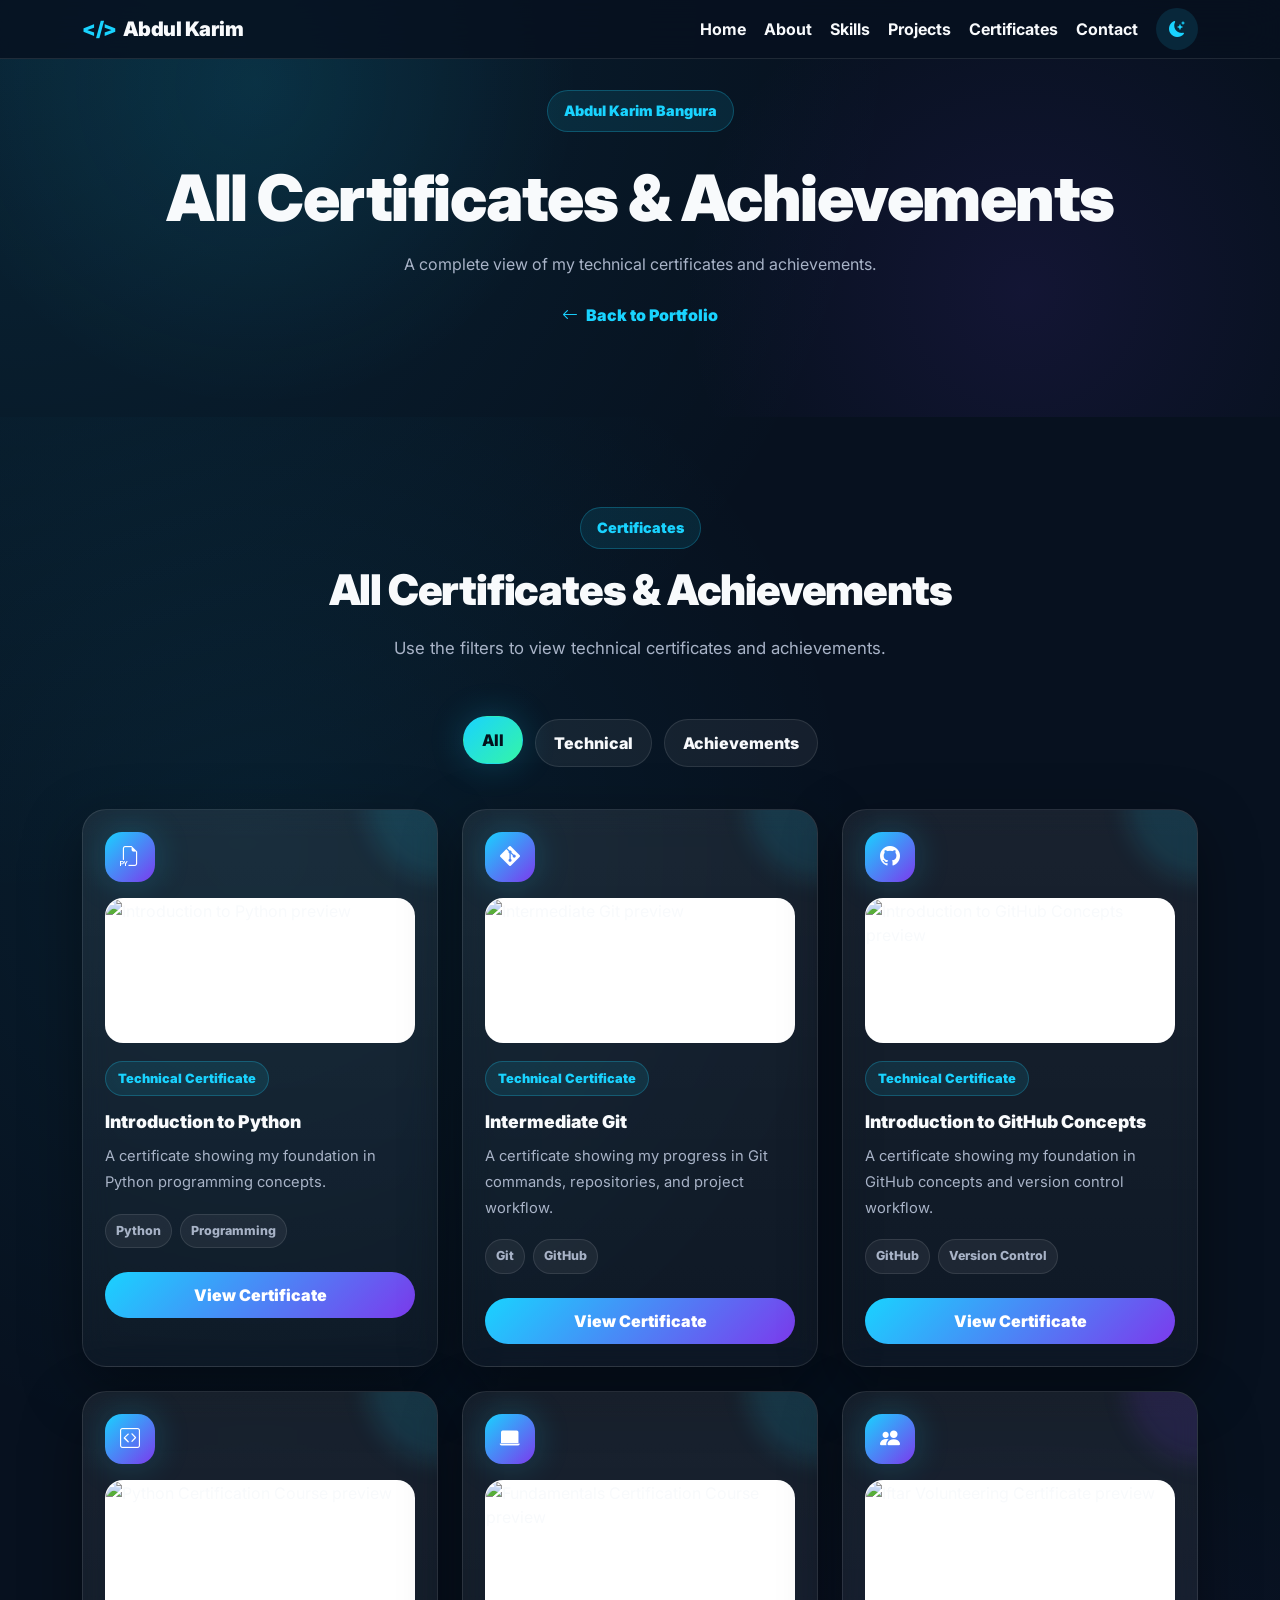
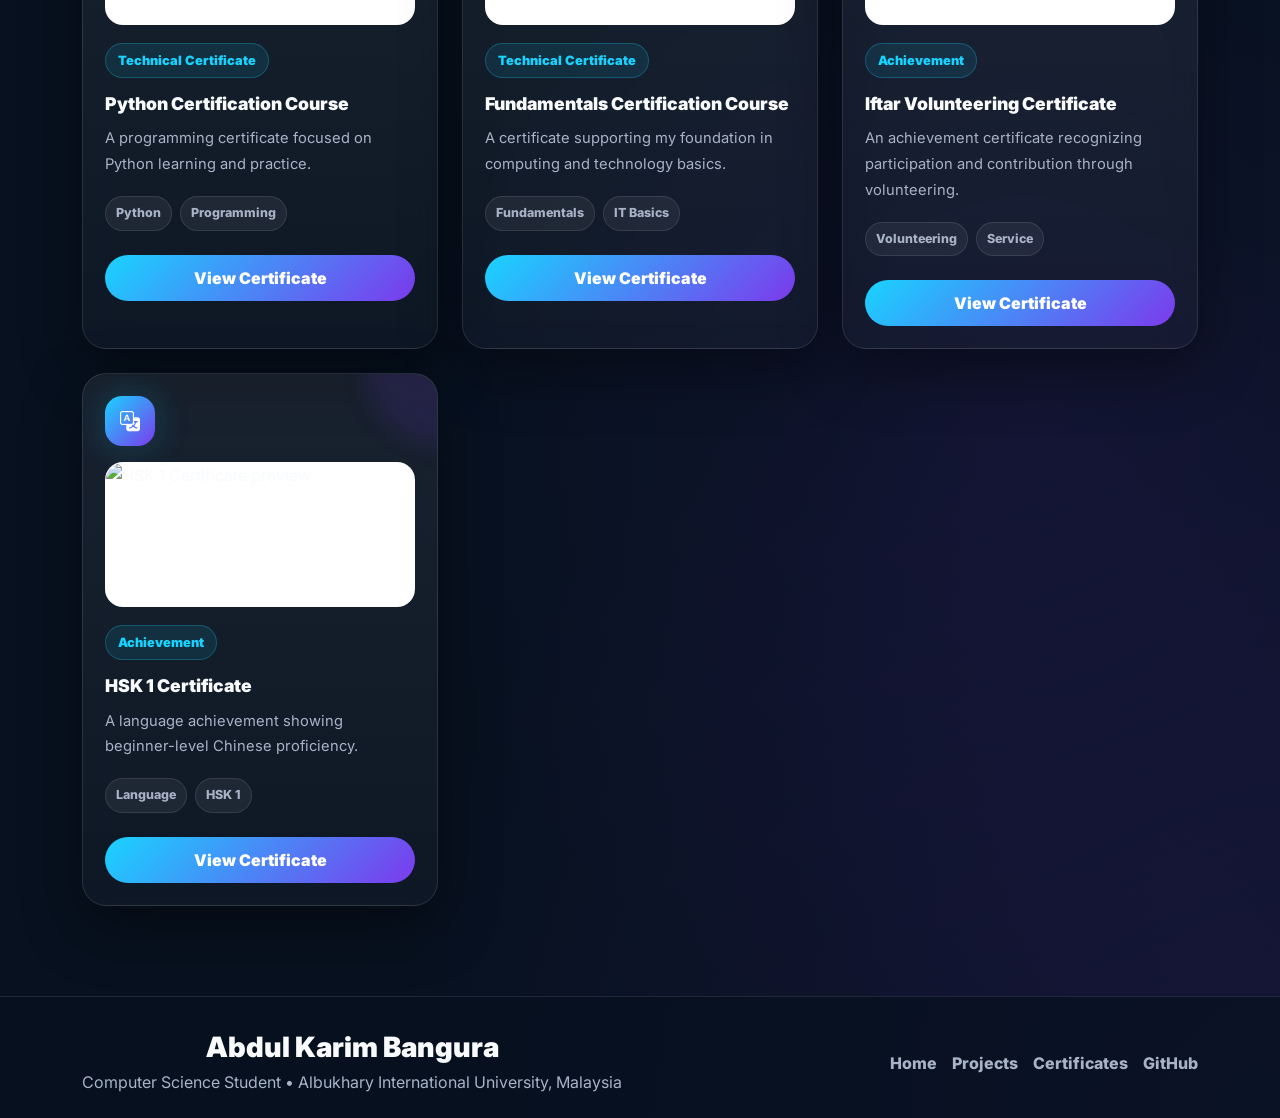
==== certificates.html @ 59475312 "Add project and gameplay pages with interactive features - Implemented script.js for smooth scrollin" ====
<!DOCTYPE html>

<html lang="en">
<head>
<meta charset="utf-8"/>
<meta content="width=device-width, initial-scale=1.0" name="viewport"/>
<title>Certificates | Abdul Karim Bangura</title>
<link href="https://cdn.jsdelivr.net/npm/bootstrap@5.3.3/dist/css/bootstrap.min.css" rel="stylesheet"/>
<link href="https://cdn.jsdelivr.net/npm/bootstrap-icons@1.11.3/font/bootstrap-icons.css" rel="stylesheet"/>
<link href="https://fonts.googleapis.com" rel="preconnect"/>
<link crossorigin="" href="https://fonts.gstatic.com" rel="preconnect"/>
<link href="https://fonts.googleapis.com/css2?family=Inter:wght@300;400;500;600;700;800;900&amp;display=swap" rel="stylesheet"/>
<link href="css/style.css" rel="stylesheet"/>
</head>
<body>
<nav class="navbar navbar-expand-lg fixed-top cyber-nav">
<div class="container">
<a class="navbar-brand" href="index.html#home"><span>&lt;/&gt;</span>Abdul Karim</a>
<button aria-label="Open navigation menu" class="navbar-toggler" data-bs-target="#menu" data-bs-toggle="collapse" type="button"><i class="bi bi-list"></i></button>
<div class="collapse navbar-collapse justify-content-end" id="menu">
<a class="nav-link" href="index.html#home">Home</a>
<a class="nav-link" href="index.html#about">About</a>
<a class="nav-link" href="index.html#skills">Skills</a>
<a class="nav-link" href="projects.html">Projects</a>
<a class="nav-link active-link" href="certificates.html">Certificates</a>
<a class="nav-link" href="index.html#contact">Contact</a>
<button aria-label="Toggle dark and light mode" class="theme-toggle" id="themeToggle" type="button"><i class="bi bi-moon-stars-fill"></i></button>
</div>
</div>
</nav>
<section class="inner-page-hero section-padding">
<div class="container text-center reveal">
<span class="section-kicker">Abdul Karim Bangura</span>
<h1>All Certificates &amp; Achievements</h1>
<p>A complete view of my technical certificates and achievements.</p>
<a class="inner-back-link" href="index.html#home"><i class="bi bi-arrow-left"></i> Back to Portfolio</a>
</div>
</section>
<section class="certificates-section section-padding" id="certificates">
<div class="container">
<div class="section-header reveal">
<span class="section-kicker">Certificates</span>
<h2 class="section-title">All Certificates &amp; Achievements</h2>
<p class="section-subtitle">Use the filters to view technical certificates and achievements.</p>
</div>
<!-- CERTIFICATE FILTERS -->
<div class="certificate-tabs reveal">
<button class="certificate-tab active-cert-tab" data-cert-filter="all">
                All
            </button>
<button class="certificate-tab" data-cert-filter="technical">
                Technical
            </button>
<button class="certificate-tab" data-cert-filter="achievement">
                Achievements
            </button>
</div>
<!-- CERTIFICATE GRID -->
<div class="row g-4 certificate-grid">
<div class="col-lg-4 col-md-6 certificate-item reveal" data-cert-category="technical">
<div class="certificate-card">
<div class="certificate-icon"><i class="bi bi-filetype-py"></i></div>
<div class="certificate-thumb"><img alt="Introduction to Python preview" src="images/certificates/intro-python.png"/></div>
<span class="certificate-type">Technical Certificate</span>
<h3>Introduction to Python</h3>
<p>A certificate showing my foundation in Python programming concepts.</p>
<div class="certificate-meta"><span>Python</span><span>Programming</span></div>
<button class="certificate-view-btn" data-cert="intro-python" type="button">View Certificate</button>
</div>
</div>

<div class="col-lg-4 col-md-6 certificate-item reveal" data-cert-category="technical">
<div class="certificate-card">
<div class="certificate-icon"><i class="bi bi-git"></i></div>
<div class="certificate-thumb"><img alt="Intermediate Git preview" src="images/certificates/intermediate-git.png"/></div>
<span class="certificate-type">Technical Certificate</span>
<h3>Intermediate Git</h3>
<p>A certificate showing my progress in Git commands, repositories, and project workflow.</p>
<div class="certificate-meta"><span>Git</span><span>GitHub</span></div>
<button class="certificate-view-btn" data-cert="intermediate-git" type="button">View Certificate</button>
</div>
</div>

<div class="col-lg-4 col-md-6 certificate-item reveal" data-cert-category="technical">
<div class="certificate-card">
<div class="certificate-icon"><i class="bi bi-github"></i></div>
<div class="certificate-thumb"><img alt="Introduction to GitHub Concepts preview" src="images/certificates/github-concepts.png"/></div>
<span class="certificate-type">Technical Certificate</span>
<h3>Introduction to GitHub Concepts</h3>
<p>A certificate showing my foundation in GitHub concepts and version control workflow.</p>
<div class="certificate-meta"><span>GitHub</span><span>Version Control</span></div>
<button class="certificate-view-btn" data-cert="github-concepts" type="button">View Certificate</button>
</div>
</div>

<div class="col-lg-4 col-md-6 certificate-item reveal" data-cert-category="technical">
<div class="certificate-card">
<div class="certificate-icon"><i class="bi bi-code-square"></i></div>
<div class="certificate-thumb"><img alt="Python Certification Course preview" src="images/certificates/python-course.png"/></div>
<span class="certificate-type">Technical Certificate</span>
<h3>Python Certification Course</h3>
<p>A programming certificate focused on Python learning and practice.</p>
<div class="certificate-meta"><span>Python</span><span>Programming</span></div>
<button class="certificate-view-btn" data-cert="python-course" type="button">View Certificate</button>
</div>
</div>

<div class="col-lg-4 col-md-6 certificate-item reveal" data-cert-category="technical">
<div class="certificate-card">
<div class="certificate-icon"><i class="bi bi-laptop-fill"></i></div>
<div class="certificate-thumb"><img alt="Fundamentals Certification Course preview" src="images/certificates/fundamentals.png"/></div>
<span class="certificate-type">Technical Certificate</span>
<h3>Fundamentals Certification Course</h3>
<p>A certificate supporting my foundation in computing and technology basics.</p>
<div class="certificate-meta"><span>Fundamentals</span><span>IT Basics</span></div>
<button class="certificate-view-btn" data-cert="fundamentals" type="button">View Certificate</button>
</div>
</div>

<div class="col-lg-4 col-md-6 certificate-item reveal" data-cert-category="achievement">
<div class="certificate-card achievement-card">
<div class="certificate-icon"><i class="bi bi-people-fill"></i></div>
<div class="certificate-thumb"><img alt="Iftar Volunteering Certificate preview" src="images/certificates/iftar-volunteering.png"/></div>
<span class="certificate-type">Achievement</span>
<h3>Iftar Volunteering Certificate</h3>
<p>An achievement certificate recognizing participation and contribution through volunteering.</p>
<div class="certificate-meta"><span>Volunteering</span><span>Service</span></div>
<button class="certificate-view-btn" data-cert="iftar-volunteering" type="button">View Certificate</button>
</div>
</div>

<div class="col-lg-4 col-md-6 certificate-item reveal" data-cert-category="achievement">
<div class="certificate-card achievement-card">
<div class="certificate-icon"><i class="bi bi-translate"></i></div>
<div class="certificate-thumb"><img alt="HSK 1 Certificate preview" src="images/certificates/hsk1.png"/></div>
<span class="certificate-type">Achievement</span>
<h3>HSK 1 Certificate</h3>
<p>A language achievement showing beginner-level Chinese proficiency.</p>
<div class="certificate-meta"><span>Language</span><span>HSK 1</span></div>
<button class="certificate-view-btn" data-cert="hsk1" type="button">View Certificate</button>
</div>
</div>
</div>
</div>
</section>
<div class="certificate-modal" id="certificateModal">
<div class="certificate-modal-overlay" id="certificateModalOverlay"></div>
<div class="certificate-modal-content">
<button class="certificate-modal-close" id="certificateModalClose" type="button">
<i class="bi bi-x-lg"></i>
</button>
<span class="section-kicker" id="certificateModalType">Certificate</span>
<h2 id="certificateModalTitle">Certificate Title</h2>
<p id="certificateModalDescription">
            Certificate description will appear here.
        </p>
<div class="certificate-preview-box">
<img alt="Certificate Preview" id="certificateModalImage" src=""/>
<div class="certificate-preview-placeholder" id="certificatePreviewPlaceholder">
                Certificate preview image will appear here after the file is added.
            </div>
</div>
<div class="certificate-modal-tags" id="certificateModalTags"></div>
</div>
</div>
<footer class="footer-section">
<div class="container">
<div class="footer-content">
<div><h3>Abdul Karim Bangura</h3><p>Computer Science Student • Albukhary International University, Malaysia</p></div>
<div class="footer-links"><a href="index.html#home">Home</a><a href="projects.html">Projects</a><a href="certificates.html">Certificates</a><a href="https://github.com/karimbangura" target="_blank">GitHub</a></div>
</div>
</div>
</footer>
<button aria-label="Back to top" id="topBtn" type="button"><i class="bi bi-arrow-up"></i></button>
<script src="https://cdn.jsdelivr.net/npm/bootstrap@5.3.3/dist/js/bootstrap.bundle.min.js"></script>
<script src="js/script.js"></script>
</body>
</html>
---- css/style.css ----
/* ==========================================
   MODERN CYBERSECURITY PORTFOLIO
   Abdalfatah Salhab
========================================== */

:root{
    --bg:#081018;
    --surface:#111827;
    --card:#162033;

    --primary:#00ff9d;
    --secondary:#00d97f;
    --accent:#7dffb3;

    --text:#f8fafc;
    --muted:#94a3b8;

    --border:rgba(255,255,255,0.08);

    --shadow:0 15px 40px rgba(0,0,0,0.35);
}

*{
    margin:0;
    padding:0;
    box-sizing:border-box;
}

html{
    scroll-behavior:smooth;
}

body{
    font-family:'Inter',sans-serif;
    background:var(--bg);
    color:var(--text);
    overflow-x:hidden;
}

/* ==========================================
   GENERAL
========================================== */

.section{
    padding:100px 0;
}

.dark-section{
    background:#0d1522;
}

a{
    text-decoration:none;
}

ul{
    list-style:none;
    margin:0;
    padding:0;
}

/* ==========================================
   NAVBAR
========================================== */

.cyber-nav{
    background:rgba(8,16,24,0.9);
    backdrop-filter:blur(15px);
    border-bottom:1px solid var(--border);
}

.navbar-brand{
    color:white !important;
    font-weight:800;
}

.navbar-brand span{
    color:var(--primary);
}

.nav-link{
    color:white !important;
    margin-left:20px;
    font-weight:600;
    transition:.3s;
}

.nav-link:hover{
    color:var(--primary) !important;
}

.active-link{
    color:var(--primary) !important;
}

/* ==========================================
   HERO
========================================== */

.hero{
    min-height:100vh;
    display:flex;
    align-items:center;
    position:relative;
}

.hero h1{
    font-size:clamp(3rem,8vw,5.5rem);
    font-weight:900;
    line-height:1.1;
}

.hero h1 span{
    color:var(--primary);
}

.hero h2{
    margin-top:15px;
    color:var(--accent);
    min-height:40px;
    font-weight:700;
}

.hero-text{
    color:var(--muted);
    line-height:1.8;
    margin-top:25px;
    max-width:650px;
}

.status-pill{
    display:inline-block;
    padding:10px 18px;
    border-radius:30px;
    background:rgba(0,255,157,.1);
    color:var(--primary);
    border:1px solid rgba(0,255,157,.25);
    margin-bottom:25px;
    font-weight:600;
}

/* ==========================================
   BUTTONS
========================================== */

.hero-buttons{
    margin-top:30px;
    display:flex;
    gap:15px;
    flex-wrap:wrap;
}

.primary-btn{
    background:var(--primary);
    color:#04110d;
    padding:14px 28px;
    border-radius:40px;
    font-weight:700;
    border:none;
    transition:.3s;
}

.primary-btn:hover{
    transform:translateY(-3px);
}

.secondary-btn{
    border:1px solid var(--primary);
    color:var(--primary);
    padding:14px 28px;
    border-radius:40px;
    font-weight:700;
    transition:.3s;
}

.secondary-btn:hover{
    background:var(--primary);
    color:#04110d;
}

/* ==========================================
   SOCIAL LINKS
========================================== */

.social-links{
    margin-top:30px;
}

.social-links a{
    color:white;
    font-size:1.5rem;
    margin-right:18px;
    transition:.3s;
}

.social-links a:hover{
    color:var(--primary);
}

/* ==========================================
   PROFILE CARD
========================================== */

.profile-card{
    background:rgba(255,255,255,.04);
    border:1px solid var(--border);
    border-radius:25px;
    padding:35px;
    text-align:center;
    box-shadow:var(--shadow);
}

.avatar-wrapper{
    width:260px;
    height:260px;
    margin:auto;
    border-radius:50%;
    padding:5px;
    background:linear-gradient(
        135deg,
        var(--primary),
        var(--secondary)
    );
}

.profile-image{
    width:100%;
    height:100%;
    border-radius:50%;
    object-fit:cover;
}

.profile-info h3{
    margin-top:25px;
    font-weight:800;
}

.profile-info p{
    color:var(--muted);
}

/* ==========================================
   SECTION TITLES
========================================== */

.section-title{
    text-align:center;
    margin-bottom:60px;
}

.section-title span{
    color:var(--primary);
    text-transform:uppercase;
    letter-spacing:2px;
    font-size:.9rem;
    font-weight:700;
}

.section-title h2{
    margin-top:12px;
    font-size:clamp(2rem,5vw,3rem);
    font-weight:800;
}

/* ==========================================
   ABOUT
========================================== */

.about-card{
    background:rgba(255,255,255,.04);
    border:1px solid var(--border);
    border-radius:25px;
    padding:40px;
    max-width:900px;
    margin:auto;
}

.about-card p{
    color:var(--muted);
    line-height:2;
}

/* ==========================================
   SKILLS
========================================== */

.skill-card{
    background:rgba(255,255,255,.04);
    border:1px solid var(--border);
    border-radius:25px;
    padding:35px;
    text-align:center;
    height:100%;
    transition:.3s;
}

.skill-card:hover{
    transform:translateY(-8px);
}

.skill-card i{
    font-size:3rem;
    color:var(--primary);
}

.skill-card h4{
    margin:20px 0;
    font-weight:800;
}

.skill-card li{
    color:var(--muted);
    padding:8px 0;
}

/* ==========================================
   PROJECTS
========================================== */

.project-card{
    background:rgba(255,255,255,.04);
    border:1px solid var(--border);
    border-radius:25px;
    padding:35px;
    height:100%;
    transition:.3s;
}

.project-card:hover{
    transform:translateY(-8px);
}

.project-icon{
    width:70px;
    height:70px;
    border-radius:20px;
    background:rgba(0,255,157,.1);
    display:flex;
    align-items:center;
    justify-content:center;
    margin-bottom:20px;
}

.project-icon i{
    color:var(--primary);
    font-size:2rem;
}

.project-card h4{
    font-weight:800;
}

.project-card p{
    color:var(--muted);
    line-height:1.8;
    margin-top:10px;
}

.tech-tags{
    margin-top:20px;
}

.tech-tags span{
    display:inline-block;
    margin:4px;
    padding:8px 12px;
    border-radius:20px;
    background:rgba(0,255,157,.08);
    color:var(--primary);
    font-size:.85rem;
}

/* ==========================================
   CONTACT
========================================== */

.contact-info,
.contact-form{
    background:rgba(255,255,255,.04);
    border:1px solid var(--border);
    border-radius:25px;
    padding:35px;
}

.contact-info h4{
    margin-bottom:20px;
}

.contact-info p{
    color:var(--muted);
    margin-bottom:15px;
}

.contact-info i{
    color:var(--primary);
    margin-right:10px;
}

.form-control{
    background:#0f172a;
    border:1px solid var(--border);
    color:white;
    padding:14px;
}

.form-control::placeholder{
    color:#94a3b8;
}

.form-control:focus{
    background:#0f172a;
    color:white;
    border-color:var(--primary);
    box-shadow:none;
}

/* ==========================================
   FOOTER
========================================== */

footer{
    text-align:center;
    padding:30px;
    border-top:1px solid var(--border);
}

footer p{
    color:var(--muted);
    margin:0;
}

/* ==========================================
   REVEAL
========================================== */

.reveal{
    opacity:0;
    transform:translateY(40px);
    transition:.8s ease;
}

.reveal.active{
    opacity:1;
    transform:translateY(0);
}

/* ==========================================
   GLOW EFFECTS
========================================== */

.hero-glow{
    position:absolute;
    width:350px;
    height:350px;
    border-radius:50%;
    filter:blur(120px);
    opacity:.15;
}

.glow-1{
    background:var(--primary);
    top:-120px;
    left:-120px;
}

.glow-2{
    background:var(--accent);
    right:-120px;
    bottom:-120px;
}

/* ==========================================
   TOP BUTTON
========================================== */

#topBtn{
    position:fixed;
    right:25px;
    bottom:25px;
    width:50px;
    height:50px;
    border:none;
    border-radius:50%;
    background:var(--primary);
    color:#04110d;
    display:none;
    z-index:999;
}

/* ==========================================
   MOBILE
========================================== */

@media(max-width:991px){

    .hero{
        text-align:center;
        padding-top:100px;
    }

    .hero-buttons{
        justify-content:center;
    }

    .social-links{
        text-align:center;
    }

    .profile-card{
        margin-top:40px;
    }
}

@media(max-width:768px){

    .section{
        padding:80px 0;
    }

    .avatar-wrapper{
        width:220px;
        height:220px;
    }

    .section-title h2{
        font-size:2rem;
    }
}

/* ==========================================
   SECTION 1 UPGRADE: FOUNDATION + NAVBAR + HERO
   Abdul Karim Bangura Portfolio
========================================== */

:root{
    --bg:#07111f;
    --surface:#0d1728;
    --card:#101c31;

    --primary:#19d3ff;
    --secondary:#7c3aed;
    --accent:#34f5a7;

    --text:#f8fafc;
    --muted:#a8b3c7;

    --border:rgba(255,255,255,0.10);
    --soft-border:rgba(25,211,255,0.25);

    --shadow:0 20px 60px rgba(0,0,0,0.40);
    --glow:0 0 35px rgba(25,211,255,0.22);
}

body.light-mode{
    --bg:#f6f9ff;
    --surface:#ffffff;
    --card:#ffffff;

    --primary:#0077ff;
    --secondary:#6d28d9;
    --accent:#059669;

    --text:#0f172a;
    --muted:#475569;

    --border:rgba(15,23,42,0.12);
    --soft-border:rgba(0,119,255,0.25);

    --shadow:0 20px 50px rgba(15,23,42,0.12);
    --glow:0 0 30px rgba(0,119,255,0.18);
}

body{
    background:
        radial-gradient(circle at top left, rgba(25,211,255,0.10), transparent 30%),
        radial-gradient(circle at bottom right, rgba(124,58,237,0.12), transparent 30%),
        var(--bg);
    color:var(--text);
}

/* NAVBAR */

.cyber-nav{
    background:rgba(7,17,31,0.82);
    backdrop-filter:blur(18px);
    border-bottom:1px solid var(--border);
}

body.light-mode .cyber-nav{
    background:rgba(255,255,255,0.88);
}

.navbar-brand{
    color:var(--text) !important;
    font-weight:900;
    letter-spacing:-0.5px;
}

.navbar-brand span{
    color:var(--primary);
    margin-right:6px;
}

.nav-link{
    color:var(--text) !important;
    margin-left:18px;
    font-weight:700;
    position:relative;
}

.nav-link::after{
    content:"";
    position:absolute;
    left:0;
    bottom:-8px;
    width:0;
    height:2px;
    border-radius:20px;
    background:linear-gradient(90deg,var(--primary),var(--secondary));
    transition:0.3s ease;
}

.nav-link:hover::after,
.nav-link.active-link::after{
    width:100%;
}

.nav-link:hover,
.active-link{
    color:var(--primary) !important;
}

.navbar-toggler{
    border:1px solid var(--border);
    color:var(--text);
}

.navbar-toggler:focus{
    box-shadow:none;
}

.navbar-toggler i{
    color:var(--text);
    font-size:1.7rem;
}

.theme-toggle{
    width:42px;
    height:42px;
    margin-left:18px;
    border:none;
    border-radius:50%;
    background:rgba(25,211,255,0.12);
    color:var(--primary);
    display:flex;
    align-items:center;
    justify-content:center;
    transition:0.3s ease;
}

.theme-toggle:hover{
    transform:translateY(-3px) rotate(10deg);
    box-shadow:var(--glow);
}

/* HERO */

.hero{
    min-height:100vh;
    display:flex;
    align-items:center;
    position:relative;
    overflow:hidden;
}

.hero-grid{
    position:absolute;
    inset:0;
    background-image:
        linear-gradient(rgba(255,255,255,0.035) 1px, transparent 1px),
        linear-gradient(90deg, rgba(255,255,255,0.035) 1px, transparent 1px);
    background-size:45px 45px;
    mask-image:linear-gradient(to bottom, black, transparent 85%);
    pointer-events:none;
}

body.light-mode .hero-grid{
    background-image:
        linear-gradient(rgba(15,23,42,0.045) 1px, transparent 1px),
        linear-gradient(90deg, rgba(15,23,42,0.045) 1px, transparent 1px);
}

.hero h1{
    font-size:clamp(2.8rem,7vw,5.3rem);
    font-weight:900;
    line-height:1.05;
    letter-spacing:-2px;
    color:var(--text);
}

.hero h1 span{
    display:block;
    background:linear-gradient(90deg,var(--primary),var(--accent),var(--secondary));
    -webkit-background-clip:text;
    background-clip:text;
    color:transparent;
}

.hero h2{
    margin-top:18px;
    min-height:44px;
    color:var(--primary);
    font-weight:800;
}

.typing-cursor{
    color:var(--accent);
    animation:cursorBlink 0.8s infinite;
}

@keyframes cursorBlink{
    0%,100%{opacity:1;}
    50%{opacity:0;}
}

.hero-text{
    color:var(--muted);
    line-height:1.9;
    margin-top:26px;
    max-width:690px;
    font-size:1.05rem;
}

.status-pill{
    display:inline-flex;
    align-items:center;
    gap:9px;
    padding:11px 18px;
    border-radius:999px;
    background:rgba(25,211,255,0.10);
    color:var(--primary);
    border:1px solid var(--soft-border);
    margin-bottom:24px;
    font-weight:800;
    box-shadow:var(--glow);
}

.hero-buttons{
    margin-top:32px;
    display:flex;
    gap:15px;
    flex-wrap:wrap;
}

.primary-btn,
.secondary-btn,
.ghost-btn{
    padding:14px 26px;
    border-radius:999px;
    font-weight:800;
    transition:0.3s ease;
}

.primary-btn{
    background:linear-gradient(135deg,var(--primary),var(--accent));
    color:#03111c;
    border:none;
}

.secondary-btn{
    background:transparent;
    border:1px solid var(--primary);
    color:var(--primary);
}

.ghost-btn{
    background:rgba(255,255,255,0.05);
    border:1px solid var(--border);
    color:var(--text);
}

.primary-btn:hover,
.secondary-btn:hover,
.ghost-btn:hover{
    transform:translateY(-4px);
    box-shadow:var(--glow);
}

.secondary-btn:hover{
    background:var(--primary);
    color:#03111c;
}

.ghost-btn:hover{
    color:var(--primary);
    border-color:var(--primary);
}

/* SOCIAL LINKS */

.social-links{
    margin-top:30px;
    display:flex;
    align-items:center;
    gap:16px;
}

.social-links a{
    width:46px;
    height:46px;
    border-radius:50%;
    border:1px solid var(--border);
    background:rgba(255,255,255,0.04);
    color:var(--text);
    display:flex;
    align-items:center;
    justify-content:center;
    font-size:1.25rem;
    transition:0.3s ease;
}

.social-links a:hover{
    color:#03111c;
    background:var(--primary);
    border-color:var(--primary);
    transform:translateY(-4px);
}

.coming-soon-link{
    opacity:0.65;
}

.micro-note{
    color:var(--muted);
    font-size:0.9rem;
    margin-top:15px;
}

/* PROFILE CARD */

.premium-profile{
    position:relative;
    background:
        linear-gradient(180deg,rgba(255,255,255,0.08),rgba(255,255,255,0.03));
    border:1px solid var(--soft-border);
    border-radius:32px;
    padding:38px;
    text-align:center;
    box-shadow:var(--shadow),var(--glow);
    overflow:hidden;
}

.premium-profile::before{
    content:"";
    position:absolute;
    inset:-2px;
    background:
        radial-gradient(circle at top, rgba(25,211,255,0.20), transparent 35%),
        radial-gradient(circle at bottom, rgba(124,58,237,0.18), transparent 40%);
    z-index:-1;
}

.avatar-wrapper{
    width:280px;
    height:280px;
    margin:auto;
    border-radius:50%;
    padding:6px;
    background:linear-gradient(135deg,var(--primary),var(--accent),var(--secondary));
    box-shadow:0 0 45px rgba(25,211,255,0.25);
}

.profile-image{
    width:100%;
    height:100%;
    border-radius:50%;
    object-fit:cover;
    object-position:center top;
    background:#ffffff;
    border:6px solid rgba(7,17,31,0.95);
}

body.light-mode .profile-image{
    border-color:#ffffff;
}

.profile-info h3{
    margin-top:26px;
    font-weight:900;
    color:var(--text);
}

.profile-info p{
    color:var(--muted);
    margin-bottom:18px;
}

.profile-mini-stats{
    display:flex;
    justify-content:center;
    flex-wrap:wrap;
    gap:9px;
}

.profile-mini-stats span{
    padding:8px 12px;
    border-radius:999px;
    background:rgba(25,211,255,0.10);
    color:var(--primary);
    border:1px solid var(--soft-border);
    font-size:0.85rem;
    font-weight:800;
}

.floating-tag{
    position:absolute;
    padding:8px 12px;
    border-radius:999px;
    background:rgba(7,17,31,0.85);
    color:var(--primary);
    border:1px solid var(--soft-border);
    font-size:0.8rem;
    font-weight:900;
    box-shadow:var(--glow);
    animation:floatTag 4s ease-in-out infinite;
}

body.light-mode .floating-tag{
    background:rgba(255,255,255,0.92);
}

.tag-html{
    top:28px;
    left:25px;
}

.tag-css{
    top:85px;
    right:25px;
    animation-delay:0.4s;
}

.tag-js{
    bottom:125px;
    left:18px;
    animation-delay:0.8s;
}

.tag-net{
    bottom:105px;
    right:18px;
    animation-delay:1.2s;
}

@keyframes floatTag{
    0%,100%{
        transform:translateY(0);
    }
    50%{
        transform:translateY(-10px);
    }
}

/* GLOW EFFECTS */

.hero-glow{
    position:absolute;
    width:380px;
    height:380px;
    border-radius:50%;
    filter:blur(120px);
    opacity:0.22;
    pointer-events:none;
}

.glow-1{
    background:var(--primary);
    top:-130px;
    left:-130px;
}

.glow-2{
    background:var(--secondary);
    right:-150px;
    bottom:-150px;
}

/* TOUR HIGHLIGHT - used later */

.tour-highlight{
    outline:3px solid var(--primary);
    outline-offset:12px;
    border-radius:24px;
    box-shadow:0 0 45px rgba(25,211,255,0.35);
}

/* MOBILE */

@media(max-width:991px){

    .hero{
        text-align:center;
        padding-top:110px;
        padding-bottom:60px;
    }

    .hero-buttons,
    .social-links{
        justify-content:center;
    }

    .theme-toggle{
        margin:18px auto 0;
    }

    .premium-profile{
        margin-top:25px;
    }
}

@media(max-width:768px){

    .avatar-wrapper{
        width:225px;
        height:225px;
    }

    .floating-tag{
        display:none;
    }

    .hero h1{
        letter-spacing:-1px;
    }
}

/* ==========================================
   SECTION 2 UPGRADE: ABOUT + MISSION
========================================== */

.section-padding{
    padding:110px 0;
}

.section-header{
    text-align:center;
    max-width:780px;
    margin:0 auto 55px;
}

.section-kicker{
    display:inline-flex;
    align-items:center;
    gap:8px;
    padding:9px 16px;
    border-radius:999px;
    background:rgba(25,211,255,0.10);
    color:var(--primary);
    border:1px solid var(--soft-border);
    font-weight:900;
    font-size:0.9rem;
    margin-bottom:16px;
}

.section-title{
    color:var(--text);
    font-size:clamp(2rem,4vw,3.2rem);
    font-weight:900;
    letter-spacing:-1.2px;
    margin-bottom:18px;
}

.section-subtitle{
    color:var(--muted);
    font-size:1.05rem;
    line-height:1.8;
}

.about-section{
    position:relative;
    background:
        radial-gradient(circle at 20% 20%, rgba(25,211,255,0.07), transparent 28%),
        radial-gradient(circle at 80% 70%, rgba(124,58,237,0.08), transparent 32%);
}

.about-card{
    height:100%;
    padding:34px;
    border-radius:28px;
    background:
        linear-gradient(180deg,rgba(255,255,255,0.075),rgba(255,255,255,0.035));
    border:1px solid var(--border);
    box-shadow:var(--shadow);
    transition:0.35s ease;
}

body.light-mode .about-card{
    background:var(--card);
}

.about-card:hover{
    transform:translateY(-8px);
    border-color:var(--soft-border);
    box-shadow:var(--shadow),var(--glow);
}

.about-icon{
    width:62px;
    height:62px;
    border-radius:20px;
    background:linear-gradient(135deg,var(--primary),var(--secondary));
    color:#ffffff;
    display:flex;
    align-items:center;
    justify-content:center;
    font-size:1.65rem;
    margin-bottom:24px;
    box-shadow:var(--glow);
}

.about-card h3{
    color:var(--text);
    font-weight:900;
    margin-bottom:18px;
}

.about-card p{
    color:var(--muted);
    line-height:1.9;
    margin-bottom:18px;
}

.about-card strong{
    color:var(--text);
}

.about-tags{
    margin-top:24px;
    display:flex;
    flex-wrap:wrap;
    gap:10px;
}

.about-tags span{
    padding:8px 13px;
    border-radius:999px;
    background:rgba(25,211,255,0.10);
    color:var(--primary);
    border:1px solid var(--soft-border);
    font-size:0.86rem;
    font-weight:800;
}

.facts-card h3{
    margin-bottom:25px;
}

.fact-item{
    display:flex;
    align-items:flex-start;
    gap:16px;
    padding:18px 0;
    border-bottom:1px solid var(--border);
}

.fact-item:last-child{
    border-bottom:none;
}

.fact-icon{
    min-width:48px;
    height:48px;
    border-radius:16px;
    background:rgba(25,211,255,0.10);
    border:1px solid var(--soft-border);
    color:var(--primary);
    display:flex;
    align-items:center;
    justify-content:center;
    font-size:1.25rem;
}

.fact-item h4{
    color:var(--text);
    font-size:1rem;
    font-weight:900;
    margin-bottom:4px;
}

.fact-item p{
    margin:0;
    color:var(--muted);
    font-size:0.95rem;
    word-break:break-word;
}

/* MISSION CARD */

.mission-card{
    margin-top:35px;
    padding:38px;
    border-radius:30px;
    background:
        linear-gradient(135deg,rgba(25,211,255,0.12),rgba(124,58,237,0.12)),
        rgba(255,255,255,0.04);
    border:1px solid var(--soft-border);
    box-shadow:var(--shadow),var(--glow);
    display:grid;
    grid-template-columns:1.4fr 1fr;
    gap:30px;
    align-items:center;
    overflow:hidden;
    position:relative;
}

body.light-mode .mission-card{
    background:
        linear-gradient(135deg,rgba(0,119,255,0.08),rgba(109,40,217,0.08)),
        #ffffff;
}

.mission-card::after{
    content:"";
    position:absolute;
    width:250px;
    height:250px;
    border-radius:50%;
    right:-80px;
    top:-80px;
    background:rgba(25,211,255,0.13);
    filter:blur(25px);
}

.mission-content{
    position:relative;
    z-index:2;
}

.mission-content h2{
    color:var(--text);
    font-size:clamp(1.8rem,3vw,2.6rem);
    font-weight:900;
    letter-spacing:-1px;
    margin-bottom:18px;
}

.mission-content p{
    color:var(--muted);
    line-height:1.9;
    margin:0;
}

.mission-points{
    position:relative;
    z-index:2;
    display:grid;
    gap:15px;
}

.mission-point{
    display:flex;
    align-items:center;
    gap:14px;
    padding:16px 18px;
    border-radius:18px;
    background:rgba(7,17,31,0.55);
    border:1px solid var(--border);
    color:var(--text);
    font-weight:850;
}

body.light-mode .mission-point{
    background:rgba(15,23,42,0.045);
}

.mission-point i{
    width:42px;
    height:42px;
    border-radius:14px;
    display:flex;
    align-items:center;
    justify-content:center;
    background:rgba(25,211,255,0.12);
    color:var(--primary);
    border:1px solid var(--soft-border);
}

/* RESPONSIVE ABOUT */

@media(max-width:991px){

    .section-padding{
        padding:85px 0;
    }

    .mission-card{
        grid-template-columns:1fr;
    }

}

@media(max-width:576px){

    .about-card,
    .mission-card{
        padding:26px;
        border-radius:24px;
    }

}

/* ==========================================
   SECTION 3 UPGRADE: SKILLS + CURRENTLY LEARNING
========================================== */

.skills-section{
    position:relative;
    background:
        linear-gradient(180deg,transparent,rgba(25,211,255,0.035),transparent);
}

.skill-category-card{
    height:100%;
    padding:32px;
    border-radius:28px;
    background:
        linear-gradient(180deg,rgba(255,255,255,0.075),rgba(255,255,255,0.032));
    border:1px solid var(--border);
    box-shadow:var(--shadow);
    transition:0.35s ease;
}

body.light-mode .skill-category-card{
    background:var(--card);
}

.skill-category-card:hover{
    transform:translateY(-8px);
    border-color:var(--soft-border);
    box-shadow:var(--shadow),var(--glow);
}

.skill-category-header{
    display:flex;
    align-items:center;
    gap:16px;
    margin-bottom:28px;
}

.skill-category-icon{
    min-width:58px;
    height:58px;
    border-radius:20px;
    display:flex;
    align-items:center;
    justify-content:center;
    background:linear-gradient(135deg,var(--primary),var(--secondary));
    color:#ffffff;
    font-size:1.5rem;
    box-shadow:var(--glow);
}

.skill-category-header h3{
    color:var(--text);
    font-weight:900;
    margin-bottom:4px;
}

.skill-category-header p{
    color:var(--muted);
    margin:0;
    font-size:0.94rem;
}

.skill-item{
    margin-bottom:20px;
}

.skill-info{
    display:flex;
    align-items:center;
    justify-content:space-between;
    gap:15px;
    margin-bottom:9px;
}

.skill-info span{
    color:var(--text);
    font-weight:850;
}

.skill-info small{
    color:var(--primary);
    font-weight:900;
    padding:5px 10px;
    border-radius:999px;
    background:rgba(25,211,255,0.10);
    border:1px solid var(--soft-border);
}

.skill-bar{
    width:100%;
    height:11px;
    border-radius:999px;
    background:rgba(255,255,255,0.08);
    border:1px solid var(--border);
    overflow:hidden;
}

body.light-mode .skill-bar{
    background:rgba(15,23,42,0.08);
}

.skill-progress{
    width:0;
    height:100%;
    border-radius:999px;
    background:linear-gradient(90deg,var(--primary),var(--accent),var(--secondary));
    transition:width 1.4s ease;
    position:relative;
}

.skill-progress::after{
    content:"";
    position:absolute;
    inset:0;
    background:linear-gradient(90deg,transparent,rgba(255,255,255,0.45),transparent);
    animation:skillShine 2.2s infinite;
}

@keyframes skillShine{
    0%{
        transform:translateX(-100%);
    }
    100%{
        transform:translateX(100%);
    }
}

.skill-note{
    color:var(--muted);
    line-height:1.75;
    margin:22px 0 0;
    font-size:0.95rem;
    border-top:1px solid var(--border);
    padding-top:18px;
}

/* CURRENTLY LEARNING */

.currently-learning{
    margin-top:75px;
}

.mini-header{
    margin-bottom:38px;
}

.learning-grid{
    display:grid;
    grid-template-columns:repeat(3,1fr);
    gap:22px;
}

.learning-card{
    padding:28px;
    border-radius:24px;
    background:
        linear-gradient(180deg,rgba(255,255,255,0.07),rgba(255,255,255,0.03));
    border:1px solid var(--border);
    box-shadow:var(--shadow);
    transition:0.35s ease;
    min-height:230px;
}

body.light-mode .learning-card{
    background:var(--card);
}

.learning-card:hover{
    transform:translateY(-8px);
    border-color:var(--soft-border);
    box-shadow:var(--shadow),var(--glow);
}

.learning-card i{
    width:58px;
    height:58px;
    border-radius:20px;
    display:flex;
    align-items:center;
    justify-content:center;
    background:rgba(25,211,255,0.10);
    color:var(--primary);
    border:1px solid var(--soft-border);
    font-size:1.5rem;
    margin-bottom:22px;
}

.learning-card h4{
    color:var(--text);
    font-weight:900;
    margin-bottom:12px;
}

.learning-card p{
    color:var(--muted);
    line-height:1.75;
    margin:0;
}

/* RESPONSIVE SKILLS */

@media(max-width:991px){

    .learning-grid{
        grid-template-columns:repeat(2,1fr);
    }

}

@media(max-width:768px){

    .learning-grid{
        grid-template-columns:1fr;
    }

    .skill-category-card,
    .learning-card{
        padding:26px;
    }

}

@media(max-width:576px){

    .skill-category-header{
        align-items:flex-start;
    }

    .skill-info{
        flex-direction:column;
        align-items:flex-start;
        gap:8px;
    }

}

/* ==========================================
   SECTION 4 UPGRADE: PROJECTS + MODALS
========================================== */

.projects-section{
    position:relative;
    background:
        radial-gradient(circle at 15% 20%, rgba(124,58,237,0.08), transparent 30%),
        radial-gradient(circle at 85% 75%, rgba(25,211,255,0.08), transparent 30%);
}

.project-filters{
    display:flex;
    justify-content:center;
    flex-wrap:wrap;
    gap:12px;
    margin-bottom:42px;
}

.project-filter{
    border:none;
    padding:11px 18px;
    border-radius:999px;
    background:rgba(255,255,255,0.06);
    color:var(--text);
    border:1px solid var(--border);
    font-weight:850;
    transition:0.3s ease;
}

body.light-mode .project-filter{
    background:#ffffff;
}

.project-filter:hover,
.project-filter.active-filter{
    background:linear-gradient(135deg,var(--primary),var(--accent));
    color:#03111c;
    border-color:transparent;
    box-shadow:var(--glow);
    transform:translateY(-3px);
}

.project-card{
    height:100%;
    border-radius:30px;
    overflow:hidden;
    background:
        linear-gradient(180deg,rgba(255,255,255,0.075),rgba(255,255,255,0.03));
    border:1px solid var(--border);
    box-shadow:var(--shadow);
    transition:0.35s ease;
}

body.light-mode .project-card{
    background:var(--card);
}

.project-card:hover{
    transform:translateY(-10px);
    border-color:var(--soft-border);
    box-shadow:var(--shadow),var(--glow);
}

.featured-project{
    border-color:var(--soft-border);
}

.project-visual{
    height:240px;
    position:relative;
    overflow:hidden;
    background:
        radial-gradient(circle at top left, rgba(25,211,255,0.20), transparent 35%),
        linear-gradient(135deg,rgba(7,17,31,0.95),rgba(16,28,49,0.95));
}

body.light-mode .project-visual{
    background:
        radial-gradient(circle at top left, rgba(0,119,255,0.18), transparent 35%),
        linear-gradient(135deg,#eaf3ff,#ffffff);
}

.project-content{
    padding:28px;
}

.project-topline{
    display:flex;
    align-items:center;
    justify-content:space-between;
    gap:14px;
    margin-bottom:14px;
}

.project-category{
    padding:7px 12px;
    border-radius:999px;
    background:rgba(25,211,255,0.10);
    border:1px solid var(--soft-border);
    color:var(--primary);
    font-size:0.82rem;
    font-weight:900;
}

.project-topline i{
    color:var(--primary);
    font-size:1.4rem;
}

.project-content h3{
    color:var(--text);
    font-weight:900;
    margin-bottom:12px;
}

.project-content p{
    color:var(--muted);
    line-height:1.75;
    margin-bottom:18px;
}

.project-tags{
    display:flex;
    flex-wrap:wrap;
    gap:8px;
    margin-bottom:22px;
}

.project-tags span{
    padding:7px 10px;
    border-radius:999px;
    background:rgba(255,255,255,0.06);
    border:1px solid var(--border);
    color:var(--muted);
    font-size:0.78rem;
    font-weight:800;
}

body.light-mode .project-tags span{
    background:rgba(15,23,42,0.045);
}

.project-details-btn{
    width:100%;
    padding:13px 18px;
    border:none;
    border-radius:999px;
    background:linear-gradient(135deg,var(--primary),var(--secondary));
    color:#ffffff;
    font-weight:900;
    transition:0.3s ease;
}

.project-details-btn:hover{
    transform:translateY(-3px);
    box-shadow:var(--glow);
}

/* PORTFOLIO VISUAL */

.browser-bar{
    height:42px;
    display:flex;
    gap:8px;
    align-items:center;
    padding:0 18px;
    border-bottom:1px solid rgba(255,255,255,0.10);
}

.browser-bar span{
    width:11px;
    height:11px;
    border-radius:50%;
    background:var(--primary);
}

.browser-bar span:nth-child(2){
    background:var(--accent);
}

.browser-bar span:nth-child(3){
    background:var(--secondary);
}

.portfolio-screen{
    padding:34px 28px;
}

.screen-line{
    height:16px;
    width:65%;
    border-radius:999px;
    background:rgba(255,255,255,0.18);
    margin-bottom:15px;
}

.screen-line.wide{
    width:90%;
    background:linear-gradient(90deg,var(--primary),var(--secondary));
}

.screen-buttons{
    display:flex;
    gap:12px;
    margin-top:28px;
}

.screen-buttons span{
    width:90px;
    height:34px;
    border-radius:999px;
    background:rgba(25,211,255,0.25);
    border:1px solid var(--soft-border);
}

/* CAFETERIA PHONE VISUAL */

.app-visual{
    display:flex;
    align-items:center;
    justify-content:center;
}

.phone-mockup{
    width:150px;
    height:210px;
    padding:16px;
    border-radius:26px;
    background:#07111f;
    border:3px solid rgba(25,211,255,0.45);
    box-shadow:0 0 35px rgba(25,211,255,0.30);
}

.phone-top{
    width:46px;
    height:5px;
    border-radius:999px;
    margin:0 auto 14px;
    background:rgba(255,255,255,0.35);
}

.app-title{
    color:var(--text);
    font-weight:900;
    font-size:0.9rem;
    margin-bottom:10px;
}

.app-status{
    display:flex;
    justify-content:space-between;
    gap:8px;
    font-size:0.62rem;
    color:var(--primary);
    margin-bottom:14px;
}

.food-row{
    display:grid;
    grid-template-columns:1fr 1fr;
    gap:8px;
    margin-bottom:14px;
}

.food-row span{
    padding:10px 4px;
    border-radius:10px;
    background:rgba(25,211,255,0.12);
    color:var(--text);
    font-size:0.62rem;
    text-align:center;
    border:1px solid rgba(25,211,255,0.20);
}

.order-card{
    padding:12px;
    border-radius:14px;
    background:linear-gradient(135deg,rgba(25,211,255,0.18),rgba(124,58,237,0.18));
    color:var(--text);
}

.order-card strong{
    display:block;
    font-size:0.75rem;
}

.order-card small{
    color:var(--muted);
    font-size:0.58rem;
}

/* NETWORK VISUAL */

.network-visual{
    display:flex;
    align-items:center;
    justify-content:center;
}

.router-node,
.switch-node{
    position:absolute;
    display:flex;
    align-items:center;
    justify-content:center;
    border-radius:16px;
    font-weight:900;
    color:#ffffff;
    border:1px solid var(--soft-border);
    box-shadow:var(--glow);
}

.router-node{
    width:58px;
    height:58px;
    background:linear-gradient(135deg,var(--primary),var(--secondary));
}

.router-node.second{
    right:62px;
    top:82px;
}

.node-main:not(.second){
    left:62px;
    top:82px;
}

.switch-node{
    width:42px;
    height:42px;
    background:rgba(25,211,255,0.18);
    color:var(--primary);
}

.s1{
    left:38px;
    bottom:42px;
}

.s2{
    left:118px;
    bottom:42px;
}

.s3{
    right:118px;
    bottom:42px;
}

.s4{
    right:38px;
    bottom:42px;
}

.network-line{
    position:absolute;
    height:2px;
    background:linear-gradient(90deg,var(--primary),var(--secondary));
    opacity:0.65;
}

.line-a{
    width:95px;
    left:106px;
    top:111px;
}

.line-b{
    width:70px;
    left:65px;
    bottom:82px;
    transform:rotate(-25deg);
}

.line-c{
    width:70px;
    right:65px;
    bottom:82px;
    transform:rotate(25deg);
}

.line-d{
    width:130px;
    left:50%;
    top:145px;
    transform:translateX(-50%);
}

.vlan-pill{
    position:absolute;
    padding:6px 10px;
    border-radius:999px;
    font-size:0.72rem;
    font-weight:900;
    border:1px solid var(--soft-border);
}

.vlan10{
    top:28px;
    left:28px;
    color:var(--primary);
    background:rgba(25,211,255,0.10);
}

.vlan20{
    top:28px;
    right:28px;
    color:var(--accent);
    background:rgba(52,245,167,0.10);
}

/* GAME VISUAL */

.game-visual{
    background:
        linear-gradient(180deg,rgba(25,211,255,0.18),rgba(52,245,167,0.14)),
        linear-gradient(135deg,#07111f,#101c31);
}

.game-sun{
    position:absolute;
    width:60px;
    height:60px;
    border-radius:50%;
    top:25px;
    right:35px;
    background:linear-gradient(135deg,#ffd166,#ff8a00);
    box-shadow:0 0 35px rgba(255,209,102,0.45);
}

.game-card{
    position:absolute;
    width:92px;
    height:70px;
    border-radius:18px;
    background:rgba(255,255,255,0.12);
    border:1px solid var(--soft-border);
    display:flex;
    align-items:center;
    justify-content:center;
    font-weight:900;
    color:var(--text);
    box-shadow:var(--glow);
}

.word-card{
    left:45px;
    top:78px;
    font-size:1.4rem;
}

.image-card{
    right:55px;
    top:105px;
    font-size:1.9rem;
    color:var(--primary);
}

.game-ground{
    position:absolute;
    left:0;
    right:0;
    bottom:0;
    height:58px;
    background:rgba(52,245,167,0.20);
}

/* CODE VISUAL */

.code-visual{
    display:flex;
    align-items:center;
    justify-content:center;
}

.code-window{
    width:82%;
    padding:20px;
    border-radius:18px;
    background:rgba(0,0,0,0.35);
    border:1px solid var(--soft-border);
    box-shadow:var(--glow);
    font-family:"Courier New",monospace;
}

.code-line{
    color:var(--muted);
    margin-bottom:9px;
    font-size:0.86rem;
}

.code-line.green{
    color:var(--accent);
}

.code-line.blue{
    color:var(--primary);
}

/* MODAL */

.project-modal{
    position:fixed;
    inset:0;
    z-index:99999;
    display:none;
    align-items:center;
    justify-content:center;
    padding:24px;
}

.project-modal.show{
    display:flex;
}

.project-modal-overlay{
    position:absolute;
    inset:0;
    background:rgba(0,0,0,0.72);
    backdrop-filter:blur(10px);
}

.project-modal-content{
    position:relative;
    max-width:820px;
    width:100%;
    max-height:90vh;
    overflow:auto;
    padding:38px;
    border-radius:30px;
    background:var(--surface);
    border:1px solid var(--soft-border);
    box-shadow:var(--shadow),var(--glow);
    z-index:2;
}

.project-modal-close{
    position:absolute;
    top:18px;
    right:18px;
    width:42px;
    height:42px;
    border:none;
    border-radius:50%;
    background:rgba(25,211,255,0.12);
    color:var(--primary);
    display:flex;
    align-items:center;
    justify-content:center;
}

.project-modal-content h2{
    color:var(--text);
    font-weight:900;
    margin:10px 0 16px;
}

.project-modal-content p{
    color:var(--muted);
    line-height:1.8;
}

.modal-detail-grid{
    display:grid;
    grid-template-columns:repeat(2,1fr);
    gap:16px;
    margin:28px 0;
}

.modal-detail{
    padding:18px;
    border-radius:18px;
    background:rgba(255,255,255,0.05);
    border:1px solid var(--border);
}

body.light-mode .modal-detail{
    background:rgba(15,23,42,0.045);
}

.modal-detail h4{
    color:var(--primary);
    font-weight:900;
    font-size:0.95rem;
    margin-bottom:8px;
}

.modal-detail p{
    margin:0;
    font-size:0.94rem;
}

.modal-tags{
    display:flex;
    flex-wrap:wrap;
    gap:9px;
}

.modal-tags span{
    padding:8px 12px;
    border-radius:999px;
    color:var(--primary);
    background:rgba(25,211,255,0.10);
    border:1px solid var(--soft-border);
    font-size:0.82rem;
    font-weight:850;
}

.modal-actions{
    display:flex;
    flex-wrap:wrap;
    gap:12px;
    margin-top:26px;
}

.modal-actions a{
    padding:12px 18px;
    border-radius:999px;
    text-decoration:none;
    background:linear-gradient(135deg,var(--primary),var(--secondary));
    color:#ffffff;
    font-weight:900;
}

/* PROJECT RESPONSIVE */

@media(max-width:768px){

    .project-visual{
        height:220px;
    }

    .modal-detail-grid{
        grid-template-columns:1fr;
    }

    .project-modal-content{
        padding:30px 24px;
    }

}

/* ==========================================
   SECTION 5 UPGRADE: WEBSITE FEATURES + JOURNEY
========================================== */

.features-section{
    position:relative;
    background:
        linear-gradient(180deg,rgba(25,211,255,0.025),rgba(124,58,237,0.04),rgba(25,211,255,0.02));
}

.feature-stats{
    display:grid;
    grid-template-columns:repeat(4,1fr);
    gap:22px;
    margin-bottom:55px;
}

.feature-stat-card{
    padding:28px 20px;
    text-align:center;
    border-radius:24px;
    background:
        linear-gradient(180deg,rgba(255,255,255,0.075),rgba(255,255,255,0.03));
    border:1px solid var(--border);
    box-shadow:var(--shadow);
    transition:0.35s ease;
}

body.light-mode .feature-stat-card{
    background:var(--card);
}

.feature-stat-card:hover{
    transform:translateY(-8px);
    border-color:var(--soft-border);
    box-shadow:var(--shadow),var(--glow);
}

.feature-counter{
    display:block;
    font-size:clamp(2.2rem,4vw,3.3rem);
    line-height:1;
    font-weight:950;
    background:linear-gradient(90deg,var(--primary),var(--accent),var(--secondary));
    -webkit-background-clip:text;
    background-clip:text;
    color:transparent;
    margin-bottom:10px;
}

.feature-stat-card p{
    color:var(--muted);
    font-weight:800;
    margin:0;
}

.feature-grid{
    display:grid;
    grid-template-columns:repeat(4,1fr);
    gap:22px;
}

.feature-card{
    min-height:255px;
    padding:28px;
    border-radius:26px;
    background:
        linear-gradient(180deg,rgba(255,255,255,0.075),rgba(255,255,255,0.03));
    border:1px solid var(--border);
    box-shadow:var(--shadow);
    transition:0.35s ease;
    position:relative;
    overflow:hidden;
}

body.light-mode .feature-card{
    background:var(--card);
}

.feature-card::after{
    content:"";
    position:absolute;
    width:120px;
    height:120px;
    border-radius:50%;
    right:-60px;
    top:-60px;
    background:rgba(25,211,255,0.12);
    filter:blur(10px);
    transition:0.35s ease;
}

.feature-card:hover{
    transform:translateY(-8px);
    border-color:var(--soft-border);
    box-shadow:var(--shadow),var(--glow);
}

.feature-card:hover::after{
    right:-30px;
    top:-30px;
}

.feature-card i{
    width:58px;
    height:58px;
    border-radius:20px;
    display:flex;
    align-items:center;
    justify-content:center;
    background:rgba(25,211,255,0.10);
    color:var(--primary);
    border:1px solid var(--soft-border);
    font-size:1.45rem;
    margin-bottom:22px;
    position:relative;
    z-index:2;
}

.feature-card h3{
    color:var(--text);
    font-weight:900;
    margin-bottom:12px;
    position:relative;
    z-index:2;
}

.feature-card p{
    color:var(--muted);
    line-height:1.75;
    margin:0;
    position:relative;
    z-index:2;
}

/* JOURNEY */

.journey-section{
    position:relative;
    background:
        radial-gradient(circle at 20% 25%, rgba(25,211,255,0.07), transparent 30%),
        radial-gradient(circle at 80% 75%, rgba(124,58,237,0.08), transparent 30%);
}

.journey-timeline{
    position:relative;
    max-width:980px;
    margin:0 auto;
}

.journey-timeline::before{
    content:"";
    position:absolute;
    left:50%;
    top:0;
    bottom:0;
    width:2px;
    transform:translateX(-50%);
    background:linear-gradient(180deg,var(--primary),var(--secondary),var(--accent));
    opacity:0.55;
}

.journey-item{
    position:relative;
    display:grid;
    grid-template-columns:1fr 76px 1fr;
    gap:0;
    align-items:center;
    margin-bottom:34px;
}

.journey-item:nth-child(even) .journey-content{
    grid-column:3;
}

.journey-item:nth-child(even) .journey-dot{
    grid-column:2;
}

.journey-item:nth-child(odd) .journey-content{
    grid-column:1;
    text-align:right;
}

.journey-item:nth-child(odd) .journey-dot{
    grid-column:2;
}

.journey-dot{
    width:76px;
    height:76px;
    border-radius:50%;
    display:flex;
    align-items:center;
    justify-content:center;
    background:linear-gradient(135deg,var(--primary),var(--secondary));
    color:#ffffff;
    font-size:1.55rem;
    border:6px solid var(--bg);
    box-shadow:var(--glow);
    z-index:2;
}

body.light-mode .journey-dot{
    border-color:#f6f9ff;
}

.journey-content{
    padding:28px;
    border-radius:26px;
    background:
        linear-gradient(180deg,rgba(255,255,255,0.075),rgba(255,255,255,0.03));
    border:1px solid var(--border);
    box-shadow:var(--shadow);
    transition:0.35s ease;
}

body.light-mode .journey-content{
    background:var(--card);
}

.journey-content:hover{
    transform:translateY(-6px);
    border-color:var(--soft-border);
    box-shadow:var(--shadow),var(--glow);
}

.journey-content span{
    display:inline-flex;
    padding:7px 11px;
    border-radius:999px;
    background:rgba(25,211,255,0.10);
    border:1px solid var(--soft-border);
    color:var(--primary);
    font-weight:900;
    font-size:0.8rem;
    margin-bottom:13px;
}

.journey-content h3{
    color:var(--text);
    font-weight:900;
    margin-bottom:11px;
}

.journey-content p{
    color:var(--muted);
    line-height:1.75;
    margin:0;
}

/* RESPONSIVE FEATURES + JOURNEY */

@media(max-width:1199px){

    .feature-grid{
        grid-template-columns:repeat(2,1fr);
    }

}

@media(max-width:991px){

    .feature-stats{
        grid-template-columns:repeat(2,1fr);
    }

    .journey-timeline::before{
        left:38px;
    }

    .journey-item{
        grid-template-columns:76px 1fr;
        gap:18px;
    }

    .journey-item:nth-child(odd) .journey-content,
    .journey-item:nth-child(even) .journey-content{
        grid-column:2;
        text-align:left;
    }

    .journey-item:nth-child(odd) .journey-dot,
    .journey-item:nth-child(even) .journey-dot{
        grid-column:1;
    }

}

@media(max-width:768px){

    .feature-grid{
        grid-template-columns:1fr;
    }

    .feature-card{
        min-height:auto;
    }

}

@media(max-width:576px){

    .feature-stats{
        grid-template-columns:1fr;
    }

    .journey-timeline::before{
        left:28px;
    }

    .journey-item{
        grid-template-columns:56px 1fr;
        gap:14px;
    }

    .journey-dot{
        width:56px;
        height:56px;
        font-size:1.15rem;
        border-width:4px;
    }

    .journey-content{
        padding:22px;
    }

}

/* ==========================================
   SECTION 6 UPGRADE: CERTIFICATES
========================================== */

.certificates-section{
    position:relative;
    background:
        radial-gradient(circle at 20% 20%, rgba(25,211,255,0.07), transparent 30%),
        radial-gradient(circle at 80% 75%, rgba(124,58,237,0.08), transparent 32%);
}

.certificate-tabs{
    display:flex;
    justify-content:center;
    flex-wrap:wrap;
    gap:12px;
    margin-bottom:42px;
}

.certificate-tab{
    border:none;
    padding:11px 18px;
    border-radius:999px;
    background:rgba(255,255,255,0.06);
    color:var(--text);
    border:1px solid var(--border);
    font-weight:850;
    transition:0.3s ease;
}

body.light-mode .certificate-tab{
    background:#ffffff;
}

.certificate-tab:hover,
.certificate-tab.active-cert-tab{
    background:linear-gradient(135deg,var(--primary),var(--accent));
    color:#03111c;
    border-color:transparent;
    box-shadow:var(--glow);
    transform:translateY(-3px);
}

.certificate-card{
    height:100%;
    padding:30px;
    border-radius:28px;
    background:
        linear-gradient(180deg,rgba(255,255,255,0.075),rgba(255,255,255,0.03));
    border:1px solid var(--border);
    box-shadow:var(--shadow);
    transition:0.35s ease;
    position:relative;
    overflow:hidden;
}

body.light-mode .certificate-card{
    background:var(--card);
}

.certificate-card::after{
    content:"";
    position:absolute;
    width:150px;
    height:150px;
    border-radius:50%;
    right:-80px;
    top:-80px;
    background:rgba(25,211,255,0.12);
    filter:blur(12px);
    transition:0.35s ease;
}

.achievement-card::after{
    background:rgba(124,58,237,0.13);
}

.certificate-card:hover{
    transform:translateY(-8px);
    border-color:var(--soft-border);
    box-shadow:var(--shadow),var(--glow);
}

.certificate-card:hover::after{
    right:-45px;
    top:-45px;
}

.certificate-icon{
    width:62px;
    height:62px;
    border-radius:22px;
    background:linear-gradient(135deg,var(--primary),var(--secondary));
    color:#ffffff;
    display:flex;
    align-items:center;
    justify-content:center;
    font-size:1.6rem;
    margin-bottom:22px;
    box-shadow:var(--glow);
    position:relative;
    z-index:2;
}

.certificate-type{
    display:inline-flex;
    padding:7px 12px;
    border-radius:999px;
    background:rgba(25,211,255,0.10);
    border:1px solid var(--soft-border);
    color:var(--primary);
    font-size:0.8rem;
    font-weight:900;
    margin-bottom:15px;
    position:relative;
    z-index:2;
}

.certificate-card h3{
    color:var(--text);
    font-weight:900;
    margin-bottom:12px;
    position:relative;
    z-index:2;
}

.certificate-card p{
    color:var(--muted);
    line-height:1.75;
    margin-bottom:18px;
    position:relative;
    z-index:2;
}

.certificate-meta{
    display:flex;
    flex-wrap:wrap;
    gap:8px;
    margin-bottom:24px;
    position:relative;
    z-index:2;
}

.certificate-meta span{
    padding:7px 10px;
    border-radius:999px;
    background:rgba(255,255,255,0.06);
    border:1px solid var(--border);
    color:var(--muted);
    font-size:0.78rem;
    font-weight:800;
}

body.light-mode .certificate-meta span{
    background:rgba(15,23,42,0.045);
}

.certificate-view-btn{
    width:100%;
    padding:13px 18px;
    border:none;
    border-radius:999px;
    background:linear-gradient(135deg,var(--primary),var(--secondary));
    color:#ffffff;
    font-weight:900;
    transition:0.3s ease;
    position:relative;
    z-index:2;
}

.certificate-view-btn:hover{
    transform:translateY(-3px);
    box-shadow:var(--glow);
}

/* CERTIFICATE MODAL */

.certificate-modal{
    position:fixed;
    inset:0;
    z-index:99999;
    display:none;
    align-items:center;
    justify-content:center;
    padding:24px;
}

.certificate-modal.show{
    display:flex;
}

.certificate-modal-overlay{
    position:absolute;
    inset:0;
    background:rgba(0,0,0,0.72);
    backdrop-filter:blur(10px);
}

.certificate-modal-content{
    position:relative;
    max-width:900px;
    width:100%;
    max-height:90vh;
    overflow:auto;
    padding:38px;
    border-radius:30px;
    background:var(--surface);
    border:1px solid var(--soft-border);
    box-shadow:var(--shadow),var(--glow);
    z-index:2;
}

.certificate-modal-close{
    position:absolute;
    top:18px;
    right:18px;
    width:42px;
    height:42px;
    border:none;
    border-radius:50%;
    background:rgba(25,211,255,0.12);
    color:var(--primary);
    display:flex;
    align-items:center;
    justify-content:center;
}

.certificate-modal-content h2{
    color:var(--text);
    font-weight:900;
    margin:10px 0 16px;
}

.certificate-modal-content p{
    color:var(--muted);
    line-height:1.8;
}

.certificate-preview-box{
    margin-top:25px;
    border-radius:22px;
    overflow:hidden;
    border:1px solid var(--border);
    background:rgba(255,255,255,0.045);
    min-height:260px;
    display:flex;
    align-items:center;
    justify-content:center;
    position:relative;
}

body.light-mode .certificate-preview-box{
    background:rgba(15,23,42,0.045);
}

#certificateModalImage{
    width:100%;
    max-height:520px;
    object-fit:contain;
    display:none;
    background:#ffffff;
}

.certificate-preview-placeholder{
    color:var(--muted);
    text-align:center;
    padding:30px;
    font-weight:800;
}

.certificate-modal-tags{
    display:flex;
    flex-wrap:wrap;
    gap:9px;
    margin-top:24px;
}

.certificate-modal-tags span{
    padding:8px 12px;
    border-radius:999px;
    color:var(--primary);
    background:rgba(25,211,255,0.10);
    border:1px solid var(--soft-border);
    font-size:0.82rem;
    font-weight:850;
}

/* RESPONSIVE CERTIFICATES */

@media(max-width:768px){

    .certificate-modal-content{
        padding:30px 24px;
    }

    .certificate-preview-box{
        min-height:220px;
    }

}

/* ==========================================
   SECTION 7 SAFE: CONTACT
========================================== */

.contact-section{
    position:relative;
    background:
        radial-gradient(circle at 15% 25%, rgba(25,211,255,0.08), transparent 30%),
        radial-gradient(circle at 85% 80%, rgba(124,58,237,0.08), transparent 30%);
}

.contact-info-card,
.contact-form-card{
    height:100%;
    padding:34px;
    border-radius:30px;
    background:
        linear-gradient(180deg,rgba(255,255,255,0.075),rgba(255,255,255,0.03));
    border:1px solid var(--border);
    box-shadow:var(--shadow);
    transition:0.35s ease;
}

body.light-mode .contact-info-card,
body.light-mode .contact-form-card{
    background:var(--card);
}

.contact-info-card:hover,
.contact-form-card:hover{
    transform:translateY(-8px);
    border-color:var(--soft-border);
    box-shadow:var(--shadow),var(--glow);
}

.contact-info-card h3,
.contact-form-card h3{
    color:var(--text);
    font-weight:900;
    margin-bottom:14px;
}

.contact-info-card p,
.contact-form-card p{
    color:var(--muted);
    line-height:1.75;
    margin-bottom:24px;
}

.contact-list{
    display:grid;
    gap:16px;
}

.contact-item{
    display:flex;
    align-items:center;
    gap:16px;
    padding:17px;
    border-radius:20px;
    background:rgba(255,255,255,0.05);
    border:1px solid var(--border);
    text-decoration:none;
    transition:0.3s ease;
}

body.light-mode .contact-item{
    background:rgba(15,23,42,0.045);
}

.contact-item:hover{
    transform:translateX(6px);
    border-color:var(--soft-border);
    box-shadow:var(--glow);
}

.contact-icon{
    min-width:50px;
    height:50px;
    border-radius:17px;
    display:flex;
    align-items:center;
    justify-content:center;
    background:rgba(25,211,255,0.10);
    border:1px solid var(--soft-border);
    color:var(--primary);
    font-size:1.25rem;
}

.contact-item h4{
    color:var(--text);
    font-weight:900;
    font-size:1rem;
    margin:0 0 4px;
}

.contact-item span{
    color:var(--muted);
    font-size:0.92rem;
    word-break:break-word;
}

.coming-soon-link{
    cursor:not-allowed;
    opacity:0.78;
}

.portfolio-form label{
    display:block;
    color:var(--text);
    font-weight:850;
    margin-bottom:9px;
}

.portfolio-form input,
.portfolio-form textarea{
    width:100%;
    padding:15px 17px;
    border-radius:17px;
    border:1px solid var(--border);
    outline:none;
    background:rgba(255,255,255,0.055);
    color:var(--text);
    transition:0.3s ease;
}

body.light-mode .portfolio-form input,
body.light-mode .portfolio-form textarea{
    background:#ffffff;
}

.portfolio-form input::placeholder,
.portfolio-form textarea::placeholder{
    color:var(--muted);
}

.portfolio-form input:focus,
.portfolio-form textarea:focus{
    border-color:var(--primary);
    box-shadow:0 0 0 4px rgba(25,211,255,0.12);
}

.contact-submit-btn{
    width:100%;
    padding:15px 22px;
    border:none;
    border-radius:999px;
    background:linear-gradient(135deg,var(--primary),var(--secondary));
    color:#ffffff;
    font-weight:900;
    display:flex;
    align-items:center;
    justify-content:center;
    gap:10px;
    transition:0.3s ease;
}

.contact-submit-btn:hover{
    transform:translateY(-3px);
    box-shadow:var(--glow);
}

.form-message{
    margin-top:18px;
    font-weight:850;
}

@media(max-width:768px){

    .contact-info-card,
    .contact-form-card{
        padding:28px;
    }

}

@media(max-width:576px){

    .contact-item{
        align-items:flex-start;
    }

}

/* ==========================================
   SECTION 7B SAFE: FOOTER
========================================== */

.footer-section{
    padding:34px 0 24px;
    border-top:1px solid var(--border);
    background:rgba(7,17,31,0.70);
}

body.light-mode .footer-section{
    background:#ffffff;
}

.footer-content{
    display:flex;
    align-items:center;
    justify-content:space-between;
    gap:22px;
    flex-wrap:wrap;
}

.footer-content h3{
    color:var(--text);
    font-weight:950;
    margin-bottom:6px;
}

.footer-content p{
    color:var(--muted);
    margin:0;
}

.footer-links{
    display:flex;
    align-items:center;
    flex-wrap:wrap;
    gap:15px;
}

.footer-links a{
    color:var(--muted);
    text-decoration:none;
    font-weight:800;
    transition:0.3s ease;
}

.footer-links a:hover{
    color:var(--primary);
}

.footer-bottom{
    margin-top:24px;
    padding-top:18px;
    border-top:1px solid var(--border);
    text-align:center;
}

.footer-bottom p{
    color:var(--muted);
    margin:0;
    font-size:0.92rem;
}

@media(max-width:768px){

    .footer-content{
        text-align:center;
        justify-content:center;
    }

    .footer-links{
        justify-content:center;
    }

}

/* ==========================================
   SECTION 8A: FINAL POLISH + MOBILE STABILITY
========================================== */

/* GLOBAL STABILITY */

html{
    scroll-behavior:smooth;
    overflow-x:hidden;
}

body{
    overflow-x:hidden;
}

section{
    scroll-margin-top:95px;
}

img{
    max-width:100%;
}

::selection{
    background:var(--primary);
    color:#03111c;
}

/* MAKE ALL CARDS FEEL CONSISTENT */

.about-card,
.skill-category-card,
.learning-card,
.project-card,
.feature-card,
.feature-stat-card,
.journey-content,
.certificate-card,
.contact-info-card,
.contact-form-card{
    backdrop-filter:blur(14px);
}

/* ACCESSIBILITY FOCUS */

a:focus,
button:focus,
input:focus,
textarea:focus{
    outline:2px solid var(--primary);
    outline-offset:3px;
}

/* NAVBAR MOBILE POLISH */

@media(max-width:991px){

    .cyber-nav .navbar-collapse{
        margin-top:16px;
        padding:18px;
        border-radius:22px;
        background:rgba(7,17,31,0.96);
        border:1px solid var(--border);
        box-shadow:var(--shadow);
    }

    body.light-mode .cyber-nav .navbar-collapse{
        background:rgba(255,255,255,0.96);
    }

    .nav-link{
        margin-left:0;
        padding:12px 0;
    }

    .nav-link::after{
        bottom:4px;
    }

}

/* HERO MOBILE POLISH */

@media(max-width:991px){

    .hero .row{
        min-height:auto !important;
    }

    .hero-text{
        margin-left:auto;
        margin-right:auto;
    }

}

@media(max-width:576px){

    .hero{
        padding-top:105px;
    }

    .hero h1{
        font-size:2.45rem;
        line-height:1.1;
    }

    .hero h2{
        font-size:1.25rem;
        min-height:38px;
    }

    .hero-text{
        font-size:0.98rem;
        line-height:1.8;
    }

    .status-pill{
        font-size:0.78rem;
        padding:9px 13px;
    }

    .hero-buttons .btn{
        width:100%;
        justify-content:center;
    }

    .social-links a{
        width:42px;
        height:42px;
    }

}

/* PROFILE CARD MOBILE POLISH */

@media(max-width:576px){

    .premium-profile{
        padding:26px 20px;
    }

    .avatar-wrapper{
        width:205px;
        height:205px;
    }

    .profile-info h3{
        font-size:1.25rem;
    }

    .profile-mini-stats span{
        font-size:0.78rem;
    }

}

/* SECTION SPACING MOBILE */

@media(max-width:768px){

    .section-header{
        margin-bottom:38px;
    }

    .section-title{
        font-size:2rem;
    }

    .section-subtitle{
        font-size:0.98rem;
    }

}

/* PROJECT + CERTIFICATE FILTER MOBILE */

@media(max-width:576px){

    .project-filters,
    .certificate-tabs{
        justify-content:flex-start;
        overflow-x:auto;
        flex-wrap:nowrap;
        padding-bottom:8px;
    }

    .project-filter,
    .certificate-tab{
        white-space:nowrap;
    }

}

/* MODAL MOBILE POLISH */

@media(max-width:576px){

    .project-modal,
    .certificate-modal{
        padding:14px;
    }

    .project-modal-content,
    .certificate-modal-content{
        border-radius:22px;
        padding:28px 20px;
    }

    .project-modal-close,
    .certificate-modal-close{
        top:12px;
        right:12px;
    }

    .project-modal-content h2,
    .certificate-modal-content h2{
        font-size:1.55rem;
        padding-right:35px;
    }

}

/* CERTIFICATE IMAGE IMPROVEMENT */

.certificate-preview-box{
    background:
        linear-gradient(135deg,rgba(255,255,255,0.06),rgba(255,255,255,0.02));
}

#certificateModalImage{
    padding:12px;
}

/* CONTACT MOBILE POLISH */

@media(max-width:576px){

    .contact-info-card,
    .contact-form-card{
        padding:24px 20px;
        border-radius:24px;
    }

    .contact-item{
        padding:15px;
    }

    .contact-icon{
        min-width:44px;
        height:44px;
        border-radius:15px;
    }

}

/* FOOTER MOBILE POLISH */

@media(max-width:576px){

    .footer-section{
        padding-bottom:28px;
    }

    .footer-content h3{
        font-size:1.25rem;
    }

    .footer-links{
        gap:12px;
    }

    .footer-bottom p{
        font-size:0.85rem;
        line-height:1.7;
    }

}

/* BACK TO TOP SUPPORT */

#topBtn,
.back-to-top{
    position:fixed;
    right:24px;
    bottom:24px;
    width:48px;
    height:48px;
    border:none;
    border-radius:50%;
    background:linear-gradient(135deg,var(--primary),var(--secondary));
    color:#ffffff;
    font-size:1.2rem;
    box-shadow:var(--glow);
    display:none;
    z-index:9999;
    transition:0.3s ease;
}

#topBtn:hover,
.back-to-top:hover{
    transform:translateY(-5px);
}

@media(max-width:576px){

    #topBtn,
    .back-to-top{
        right:18px;
        bottom:18px;
        width:44px;
        height:44px;
    }

}

/* REDUCE MOTION FOR USERS WHO PREFER LESS ANIMATION */

@media(prefers-reduced-motion:reduce){

    *,
    *::before,
    *::after{
        animation-duration:0.01ms !important;
        animation-iteration-count:1 !important;
        scroll-behavior:auto !important;
        transition-duration:0.01ms !important;
    }

}

/* ==========================================
   SECTION 8B: AWARD-WINNING CONTENT POLISH
========================================== */

.hero-metrics{
    margin-top:26px;
    display:grid;
    grid-template-columns:repeat(4,1fr);
    gap:14px;
    max-width:560px;
}

.hero-metric{
    padding:15px 12px;
    border-radius:20px;
    background:rgba(255,255,255,0.055);
    border:1px solid var(--border);
    text-align:center;
    transition:0.3s ease;
}

body.light-mode .hero-metric{
    background:rgba(255,255,255,0.85);
}

.hero-metric:hover{
    transform:translateY(-5px);
    border-color:var(--soft-border);
    box-shadow:var(--glow);
}

.hero-metric strong{
    display:block;
    font-size:1.45rem;
    font-weight:950;
    background:linear-gradient(90deg,var(--primary),var(--accent),var(--secondary));
    -webkit-background-clip:text;
    background-clip:text;
    color:transparent;
    line-height:1;
    margin-bottom:6px;
}

.hero-metric span{
    color:var(--muted);
    font-size:0.82rem;
    font-weight:800;
}

@media(max-width:991px){

    .hero-metrics{
        margin-left:auto;
        margin-right:auto;
    }

}

@media(max-width:576px){

    .hero-metrics{
        grid-template-columns:repeat(2,1fr);
    }

}

/* ==========================================
   SHOW MORE BUTTONS: PROJECTS + CERTIFICATES
========================================== */

.show-more-wrap{
    display:flex;
    justify-content:center;
    margin-top:42px;
}

.show-more-btn{
    border:none;
    padding:14px 26px;
    border-radius:999px;
    background:linear-gradient(135deg,var(--primary),var(--secondary));
    color:#ffffff;
    font-weight:900;
    display:inline-flex;
    align-items:center;
    justify-content:center;
    gap:10px;
    box-shadow:var(--glow);
    transition:0.3s ease;
}

.show-more-btn:hover{
    transform:translateY(-4px);
    box-shadow:var(--shadow),var(--glow);
}

.show-more-btn i{
    transition:0.3s ease;
}

.show-more-btn.expanded i{
    transform:rotate(180deg);
}

.card-hidden-by-limit{
    display:none !important;
}

/* ==========================================
   CLEAN PROFESSIONAL FIXES
========================================== */

.inner-page-hero{
    padding-top:150px;
    padding-bottom:55px;
    background:
        radial-gradient(circle at 20% 20%, rgba(25,211,255,0.10), transparent 30%),
        radial-gradient(circle at 80% 70%, rgba(124,58,237,0.10), transparent 32%);
}

.inner-page-hero h1{
    color:var(--text);
    font-weight:950;
    font-size:clamp(2.3rem,5vw,4rem);
    letter-spacing:-1.5px;
    margin:12px 0 14px;
}

.inner-page-hero p{
    color:var(--muted);
    max-width:760px;
    margin:0 auto 24px;
    line-height:1.8;
}

.inner-back-link{
    display:inline-flex;
    align-items:center;
    gap:8px;
    color:var(--primary);
    text-decoration:none;
    font-weight:900;
}

.inner-back-link:hover{
    color:var(--accent);
}

.show-more-btn{
    text-decoration:none;
}

.certificate-thumb{
    width:100%;
    height:132px;
    border-radius:18px;
    border:1px solid var(--border);
    background:#ffffff;
    overflow:hidden;
    margin:-8px 0 18px;
    display:flex;
    align-items:center;
    justify-content:center;
}

.certificate-thumb img{
    width:100%;
    height:100%;
    object-fit:cover;
    object-position:center top;
    display:block;
}

.certificate-modal.show,
.project-modal.show{
    display:flex !important;
}

.certificate-fallback-link{
    display:inline-flex;
    padding:12px 18px;
    border-radius:999px;
    background:linear-gradient(135deg,var(--primary),var(--secondary));
    color:#fff;
    text-decoration:none;
    font-weight:900;
}

.contact-form-card h3,
.contact-info-card h3{
    letter-spacing:-0.4px;
}

.form-message{
    min-height:24px;
}

@media(max-width:576px){
    .certificate-thumb{
        height:120px;
    }
}


/* Final professional contact and certificate link fixes */
.certificate-view-btn{
    display:inline-flex;
    align-items:center;
    justify-content:center;
    text-decoration:none;
}
.footer-section{
    padding:34px 0 24px;
    border-top:1px solid var(--border);
    background:rgba(7,17,31,0.70);
}
body.light-mode .footer-section{background:#ffffff;}
.footer-content{display:flex;align-items:center;justify-content:space-between;gap:22px;flex-wrap:wrap;}
.footer-content h3{color:var(--text);font-weight:950;margin-bottom:6px;}
.footer-content p{color:var(--muted);margin:0;}
.footer-links{display:flex;align-items:center;flex-wrap:wrap;gap:15px;}
.footer-links a{color:var(--muted);text-decoration:none;font-weight:800;transition:0.3s ease;}
.footer-links a:hover{color:var(--primary);}
.footer-bottom{margin-top:24px;padding-top:18px;border-top:1px solid var(--border);text-align:center;}
.footer-bottom p{color:var(--muted);margin:0;font-size:0.92rem;}
@media(max-width:768px){.footer-content{text-align:center;justify-content:center}.footer-links{justify-content:center}}


/* ==========================================
   CLEAN PROFESSIONAL FIXES - COMPACT LAYOUT
========================================== */

/* remove old networking floating tag if cached */
.tag-net{display:none!important;}

/* slightly smaller overall card sizing */
.section-padding{padding:88px 0;}
.section-title{font-size:clamp(1.85rem,3.3vw,2.7rem);}
.section-subtitle{max-width:760px;margin-left:auto;margin-right:auto;}
.compact-section-header{margin-bottom:34px;}
.section-top-action{margin-top:20px;display:flex;justify-content:center;}
.small-toggle-btn{padding:12px 20px;font-size:.92rem;}

/* Skill section redesign */
.skills-compact-grid{display:grid;grid-template-columns:repeat(3,1fr);gap:22px;}
.compact-skill-card{padding:24px;border-radius:24px;}
.compact-skill-card .skill-category-icon{min-width:50px;height:50px;border-radius:17px;font-size:1.25rem;}
.compact-skill-card .skill-category-header{margin-bottom:22px;gap:13px;}
.compact-skill-card .skill-category-header h3{font-size:1.12rem;}
.compact-skill-card .skill-category-header p{font-size:.86rem;}
.compact-skill-card .skill-item{margin-bottom:16px;}
.compact-skill-card .skill-bar{height:9px;}
.skills-extra-grid{display:none;grid-template-columns:repeat(3,1fr);gap:18px;margin-top:22px;}
.mini-skill-card{display:flex;gap:14px;align-items:flex-start;padding:20px;border-radius:20px;background:linear-gradient(180deg,rgba(255,255,255,.07),rgba(255,255,255,.03));border:1px solid var(--border);box-shadow:var(--shadow);}
body.light-mode .mini-skill-card{background:var(--card);}
.mini-skill-card i{min-width:42px;height:42px;border-radius:14px;display:flex;align-items:center;justify-content:center;background:rgba(25,211,255,.1);border:1px solid var(--soft-border);color:var(--primary);}
.mini-skill-card h4{color:var(--text);font-size:1rem;font-weight:900;margin:0 0 6px;}
.mini-skill-card p{color:var(--muted);font-size:.9rem;line-height:1.55;margin:0;}
.compact-learning{margin-top:58px;}
.clean-learning-grid{grid-template-columns:repeat(4,1fr);gap:18px;}
.compact-learning-card{min-height:auto;padding:22px;border-radius:22px;}
.compact-learning-card i{width:48px;height:48px;border-radius:16px;font-size:1.2rem;margin-bottom:16px;}
.compact-learning-card h4{font-size:1rem;}
.compact-learning-card p{font-size:.9rem;}

/* Project image previews */
.project-card{border-radius:24px;}
.project-content{padding:22px;}
.project-visual{height:190px;}
.image-project-visual{display:block;background:#07111f;}
.image-project-visual img{width:100%;height:100%;object-fit:cover;display:block;}
.project-content h3{font-size:1.15rem;}
.project-content p{font-size:.93rem;}
.project-tags span{font-size:.73rem;}
.project-details-btn{padding:11px 15px;}

/* Compact features */
.compact-feature-grid{grid-template-columns:repeat(4,1fr);gap:18px;}
.compact-feature-card{min-height:185px;padding:22px;border-radius:22px;}
.compact-feature-card i{width:48px;height:48px;border-radius:16px;font-size:1.2rem;margin-bottom:16px;}
.compact-feature-card h3{font-size:1rem;}
.compact-feature-card p{font-size:.9rem;line-height:1.6;}

/* Certificate image previews */
.certificate-card{padding:22px;border-radius:24px;}
.certificate-thumb{height:150px;margin-bottom:18px;border-radius:16px;overflow:hidden;border:1px solid var(--border);background:#fff;display:flex;align-items:center;justify-content:center;position:relative;z-index:2;}
.certificate-thumb img{width:100%;height:100%;object-fit:contain;display:block;background:#fff;}
.certificate-card h3{font-size:1.08rem;}
.certificate-card p{font-size:.92rem;}
.certificate-icon{width:52px;height:52px;border-radius:18px;font-size:1.35rem;margin-bottom:16px;}
.certificate-view-btn{padding:11px 15px;}
#certificateModalImage{display:none;width:100%;height:auto;max-height:70vh;object-fit:contain;background:#fff;}

/* Contact smaller */
.contact-info-card,.contact-form-card{padding:28px;border-radius:26px;}
.contact-item{padding:14px;border-radius:18px;}
.contact-icon{min-width:46px;height:46px;border-radius:15px;}

@media(max-width:1199px){
    .skills-compact-grid{grid-template-columns:1fr 1fr;}
    .clean-learning-grid,.compact-feature-grid{grid-template-columns:repeat(2,1fr);}
}
@media(max-width:768px){
    .section-padding{padding:72px 0;}
    .skills-compact-grid,.skills-extra-grid,.clean-learning-grid,.compact-feature-grid{grid-template-columns:1fr;}
    .project-visual{height:180px;}
    .certificate-thumb{height:135px;}
}


/* ==========================================
   FINAL REFINEMENT PATCH: CLEANER REAL PROJECT PORTFOLIO
========================================== */

.hero{ padding-top:84px; }
.hero .row.min-vh-100{ min-height:calc(100vh - 84px) !important; }
.status-pill{ max-width:100%; white-space:normal; line-height:1.35; font-size:0.88rem; margin-bottom:16px; }
.hero h1{ font-size:clamp(2.55rem,5.7vw,4.65rem); }
.hero h2{ margin-top:14px; }
.section-padding{ padding:90px 0; }

.compact-section-header{ margin-bottom:36px; }
.skill-category-card,.learning-card,.project-card,.feature-card,.certificate-card{ transform:none; }
.compact-skill-card{ padding:24px; }
.skill-category-header{ margin-bottom:20px; }
.skill-category-icon{ min-width:50px; height:50px; border-radius:17px; font-size:1.25rem; }
.skill-item{ margin-bottom:15px; }
.skill-note{ display:none; }
.skills-compact-grid{ display:grid; grid-template-columns:repeat(3,1fr); gap:20px; }
.skills-extra-grid{ grid-template-columns:repeat(3,1fr); gap:16px; margin-top:24px; }
.mini-skill-card{ padding:18px; border-radius:20px; }
.clean-learning-grid{ grid-template-columns:repeat(5,1fr); gap:16px; }
.compact-learning-card{ min-height:180px; padding:22px; }
.compact-learning-card i{ width:50px; height:50px; border-radius:17px; margin-bottom:18px; }

.project-visual{ height:205px; }
.image-project-visual{ display:flex; align-items:center; justify-content:center; background:rgba(255,255,255,0.04); }
.image-project-visual img{ width:100%; height:100%; object-fit:cover; object-position:top center; display:block; }
.project-content{ padding:22px; }
.project-content h3{ font-size:1.18rem; }
.project-content p{ font-size:0.94rem; }
.project-tags span{ font-size:0.74rem; }
.project-details-btn{ padding:11px 16px; }

.modal-project-preview{ margin:22px 0; border-radius:22px; overflow:hidden; border:1px solid var(--border); background:rgba(255,255,255,0.05); }
.modal-project-preview img{ width:100%; max-height:420px; object-fit:contain; background:#fff; display:block; }

.compact-feature-grid{ grid-template-columns:repeat(4,1fr); gap:16px; }
.compact-feature-card{ min-height:190px; padding:22px; }
.compact-feature-card i{ width:48px; height:48px; border-radius:16px; margin-bottom:16px; }
.compact-feature-card h3{ font-size:1rem; }
.compact-feature-card p{ font-size:0.9rem; }

.certificate-card{ padding:22px; }
.certificate-thumb{ height:145px; margin:0 0 18px; border-radius:18px; overflow:hidden; border:1px solid var(--border); background:#fff; display:flex; align-items:center; justify-content:center; }
.certificate-thumb img{ width:100%; height:100%; object-fit:cover; object-position:top center; display:block; }
.certificate-icon{ width:50px; height:50px; border-radius:17px; font-size:1.25rem; margin-bottom:16px; }
.certificate-card h3{ font-size:1.1rem; }
.certificate-card p{ font-size:0.92rem; }

.small-toast{ position:fixed; left:50%; bottom:28px; transform:translateX(-50%); padding:14px 18px; border-radius:999px; background:rgba(7,17,31,.95); color:#f8fafc; border:1px solid rgba(25,211,255,.35); box-shadow:0 18px 45px rgba(0,0,0,.35); z-index:99999; font-weight:800; text-align:center; }

@media(max-width:1199px){ .clean-learning-grid,.compact-feature-grid{ grid-template-columns:repeat(3,1fr); } }
@media(max-width:991px){ .skills-compact-grid{ grid-template-columns:1fr; } .skills-extra-grid,.clean-learning-grid,.compact-feature-grid{ grid-template-columns:repeat(2,1fr); } .hero{ padding-top:110px; } .hero .row.min-vh-100{ min-height:auto !important; } }
@media(max-width:576px){ .status-pill{ font-size:.74rem; padding:8px 12px; } .clean-learning-grid,.skills-extra-grid,.compact-feature-grid{ grid-template-columns:1fr; } .project-visual{ height:190px; } .section-padding{ padding:72px 0; } }

/* ==========================================
   FINAL HERO ALIGNMENT + CURRENT LEARNING POLISH
========================================== */

.hero-metrics-profile{
    max-width:100%;
    margin:18px auto 0;
    grid-template-columns:repeat(4,1fr);
}

.hero-metrics-profile .hero-metric{
    padding:12px 8px;
    border-radius:18px;
}

.hero-metrics-profile .hero-metric strong{
    font-size:1.25rem;
}

.hero-metrics-profile .hero-metric span{
    font-size:0.76rem;
}

@media(min-width:992px){
    .hero .col-lg-5.reveal{
        transform:translateY(-18px);
    }

    .premium-profile{
        margin-top:-10px;
    }
}

@media(max-width:991px){
    .hero-metrics-profile{
        max-width:560px;
    }
}

@media(max-width:576px){
    .hero-metrics-profile{
        grid-template-columns:repeat(2,1fr);
    }
}

/* ==========================================
   FINAL: ZARA GAMEPLAY PAGE + PROJECT ACTIONS
========================================== */

.gameplay-visual{
    position:relative;
}

.play-badge{
    position:absolute;
    right:16px;
    bottom:16px;
    display:inline-flex;
    align-items:center;
    gap:7px;
    padding:9px 13px;
    border-radius:999px;
    background:rgba(7,17,31,0.88);
    color:#ffffff;
    border:1px solid var(--soft-border);
    font-weight:900;
    box-shadow:var(--glow);
}

body.light-mode .play-badge{
    background:rgba(255,255,255,0.92);
    color:var(--text);
}

.play-badge i{
    color:var(--primary);
    font-size:1.05rem;
}

.gameplay-action-row{
    display:flex;
    justify-content:center;
    align-items:center;
    gap:14px;
    flex-wrap:wrap;
    margin-top:22px;
}

.gameplay-section{
    background:
        radial-gradient(circle at 20% 20%, rgba(25,211,255,0.07), transparent 30%),
        radial-gradient(circle at 80% 75%, rgba(124,58,237,0.08), transparent 32%);
}

.gameplay-card{
    max-width:1050px;
    margin:0 auto;
    border-radius:30px;
    overflow:hidden;
    background:
        linear-gradient(180deg,rgba(255,255,255,0.075),rgba(255,255,255,0.03));
    border:1px solid var(--border);
    box-shadow:var(--shadow),var(--glow);
}

body.light-mode .gameplay-card{
    background:var(--card);
}

.gameplay-card video{
    width:100%;
    display:block;
    background:#000;
    max-height:650px;
}

.gameplay-info{
    padding:30px;
}

.gameplay-info h2{
    color:var(--text);
    font-weight:950;
    margin-bottom:12px;
}

.gameplay-info p{
    color:var(--muted);
    line-height:1.8;
    margin-bottom:20px;
}

.modal-actions a{
    display:inline-flex;
    align-items:center;
    justify-content:center;
    gap:8px;
}

@media(max-width:576px){
    .gameplay-info{
        padding:24px 20px;
    }

    .gameplay-action-row .inner-back-link{
        width:100%;
        justify-content:center;
    }
}
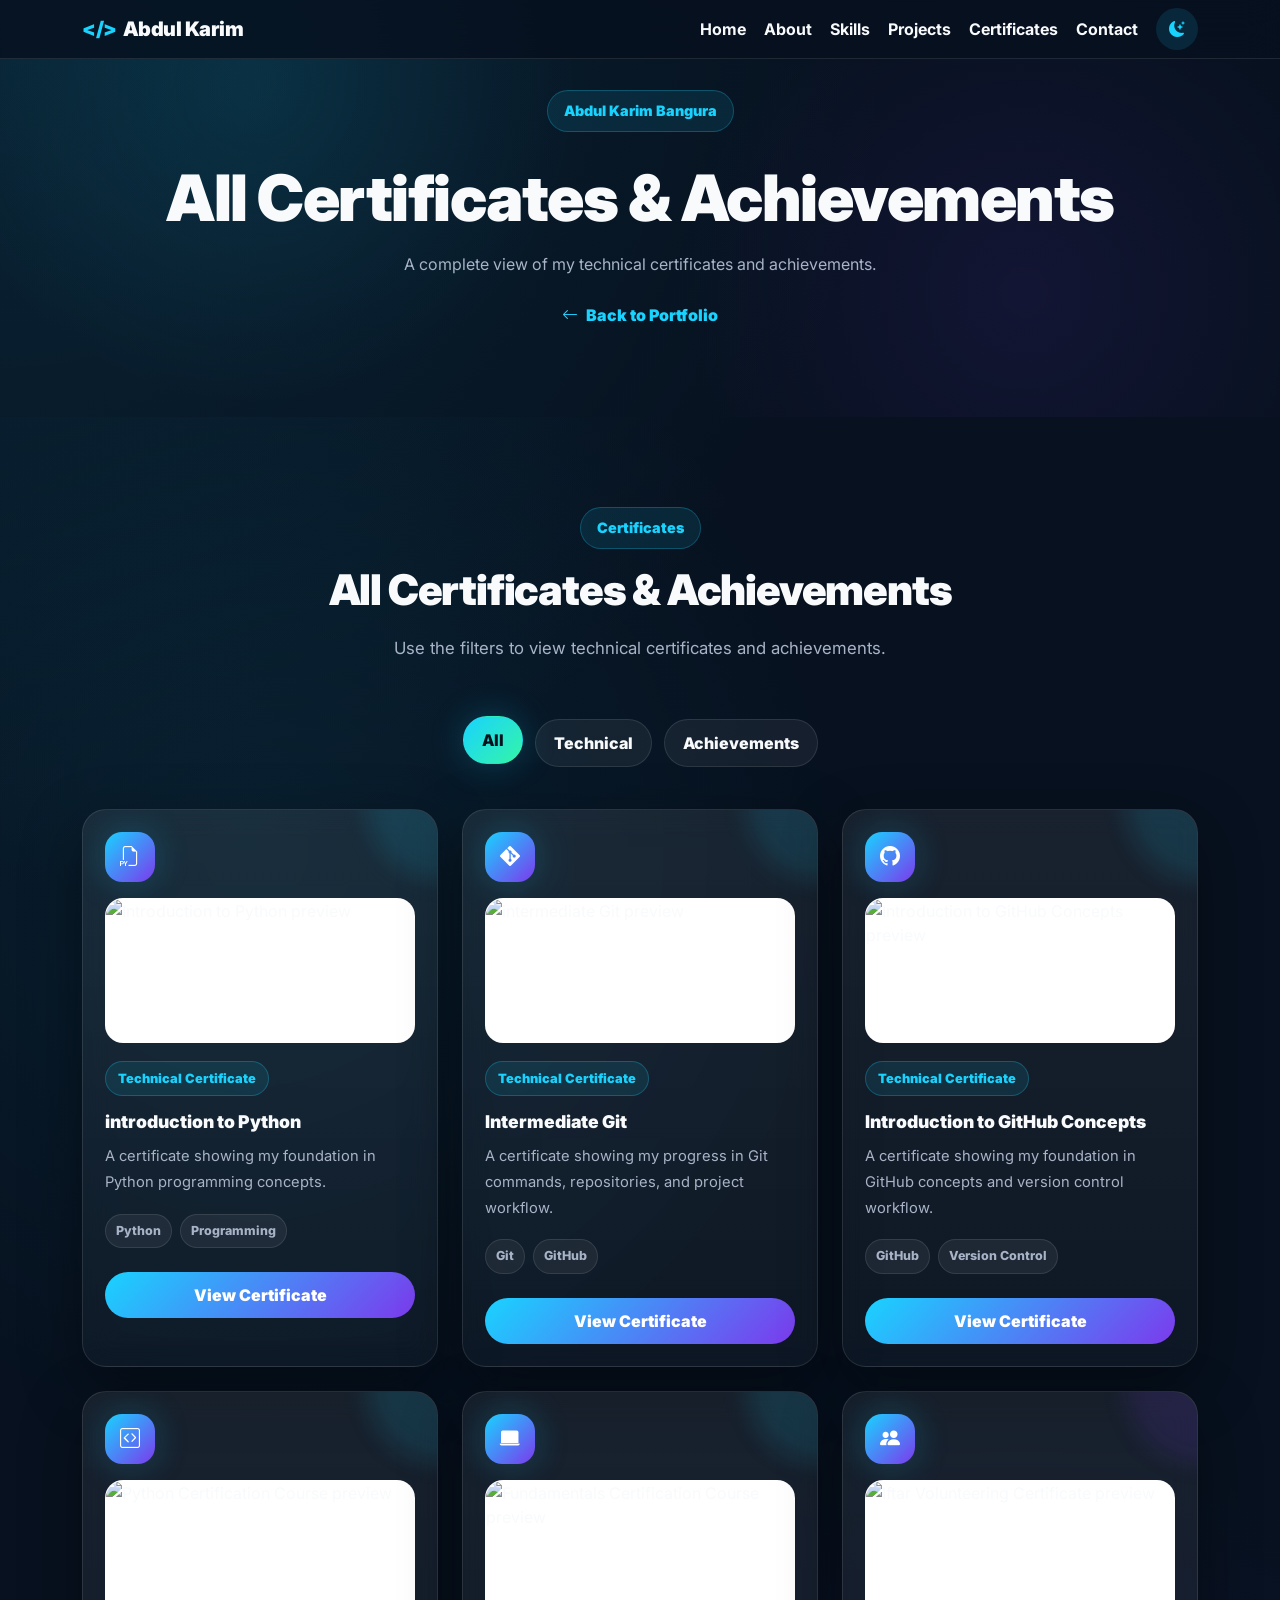
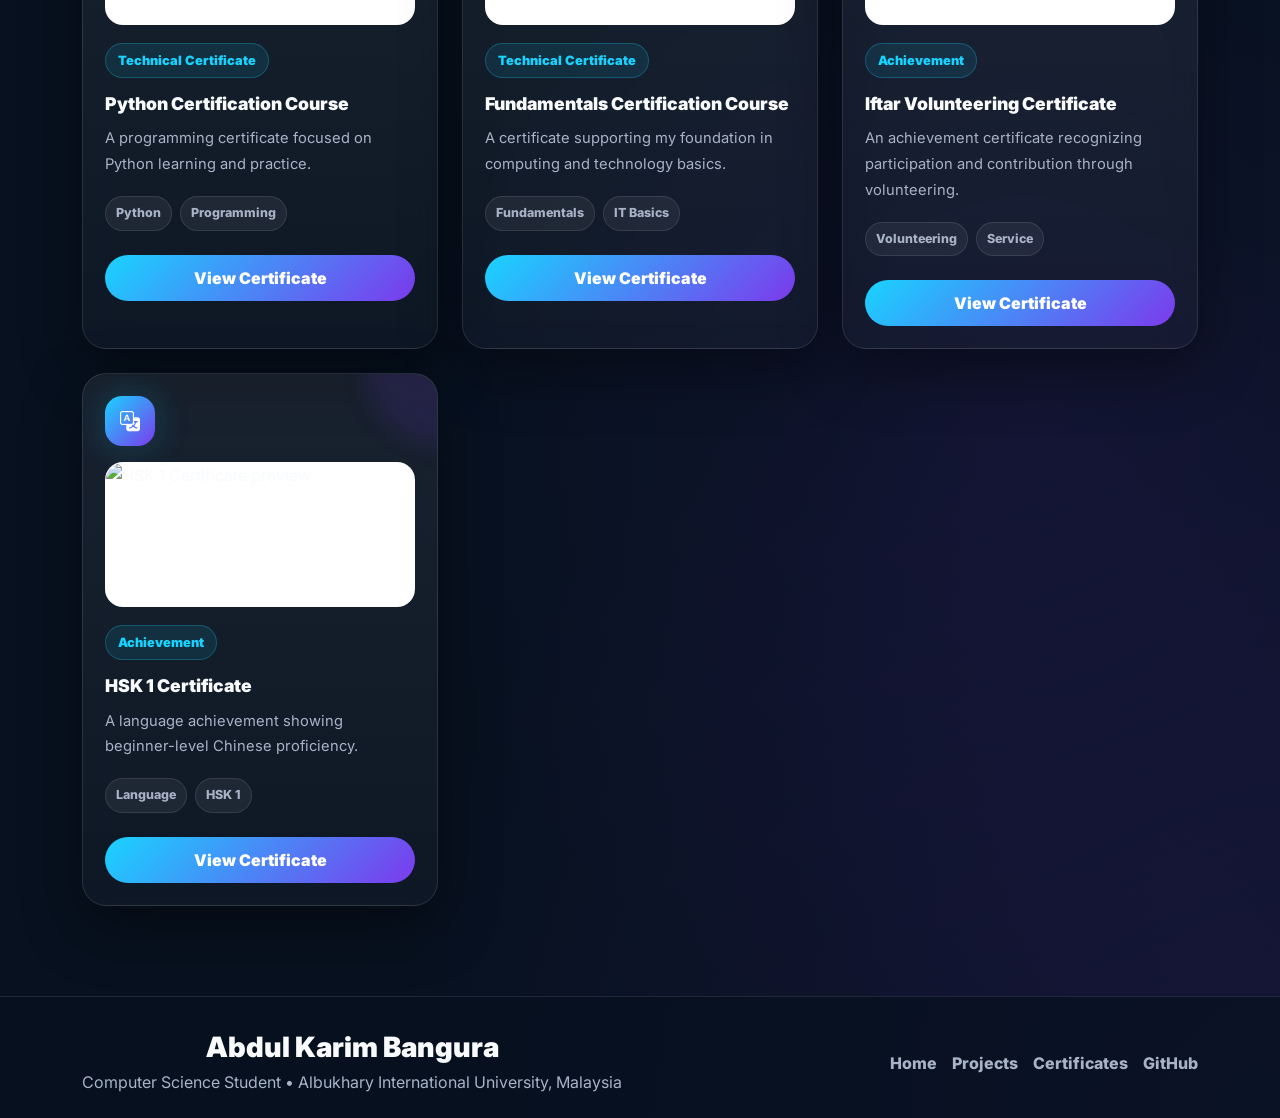
==== commit 7a82ac48: "Fix capitalization in certificate titles Corrected capitalization in certificate titles for consiste" ====
--- a/certificates.html
+++ b/certificates.html
@@ -62,7 +62,7 @@
 <div class="certificate-icon"><i class="bi bi-filetype-py"></i></div>
 <div class="certificate-thumb"><img alt="Introduction to Python preview" src="images/certificates/intro-python.png"/></div>
 <span class="certificate-type">Technical Certificate</span>
-<h3>Introduction to Python</h3>
+<h3>introduction to Python</h3>
 <p>A certificate showing my foundation in Python programming concepts.</p>
 <div class="certificate-meta"><span>Python</span><span>Programming</span></div>
 <button class="certificate-view-btn" data-cert="intro-python" type="button">View Certificate</button>
@@ -72,7 +72,7 @@
 <div class="col-lg-4 col-md-6 certificate-item reveal" data-cert-category="technical">
 <div class="certificate-card">
 <div class="certificate-icon"><i class="bi bi-git"></i></div>
-<div class="certificate-thumb"><img alt="Intermediate Git preview" src="images/certificates/intermediate-git.png"/></div>
+<div class="certificate-thumb"><img alt="intermediate Git preview" src="images/certificates/intermediate-git.png"/></div>
 <span class="certificate-type">Technical Certificate</span>
 <h3>Intermediate Git</h3>
 <p>A certificate showing my progress in Git commands, repositories, and project workflow.</p>
@@ -175,4 +175,4 @@
 <script src="https://cdn.jsdelivr.net/npm/bootstrap@5.3.3/dist/js/bootstrap.bundle.min.js"></script>
 <script src="js/script.js"></script>
 </body>
-</html>+</html>
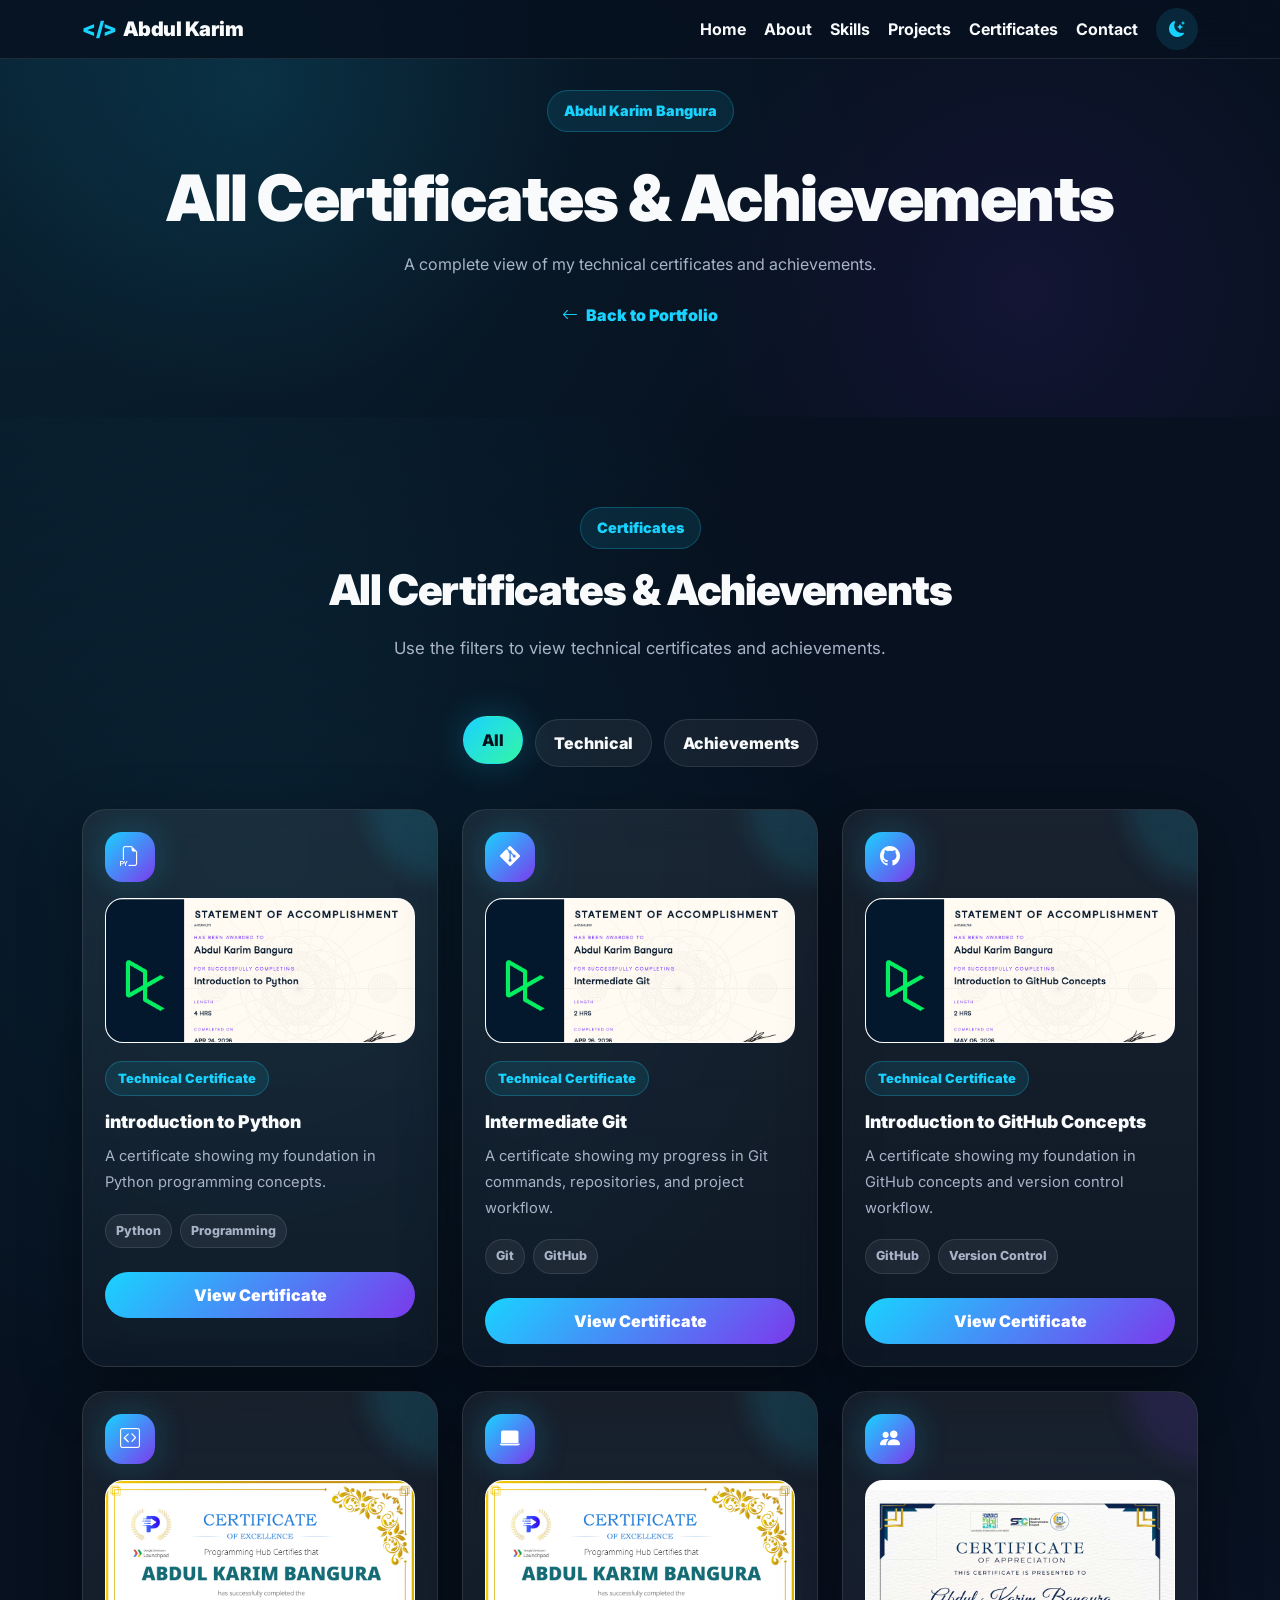
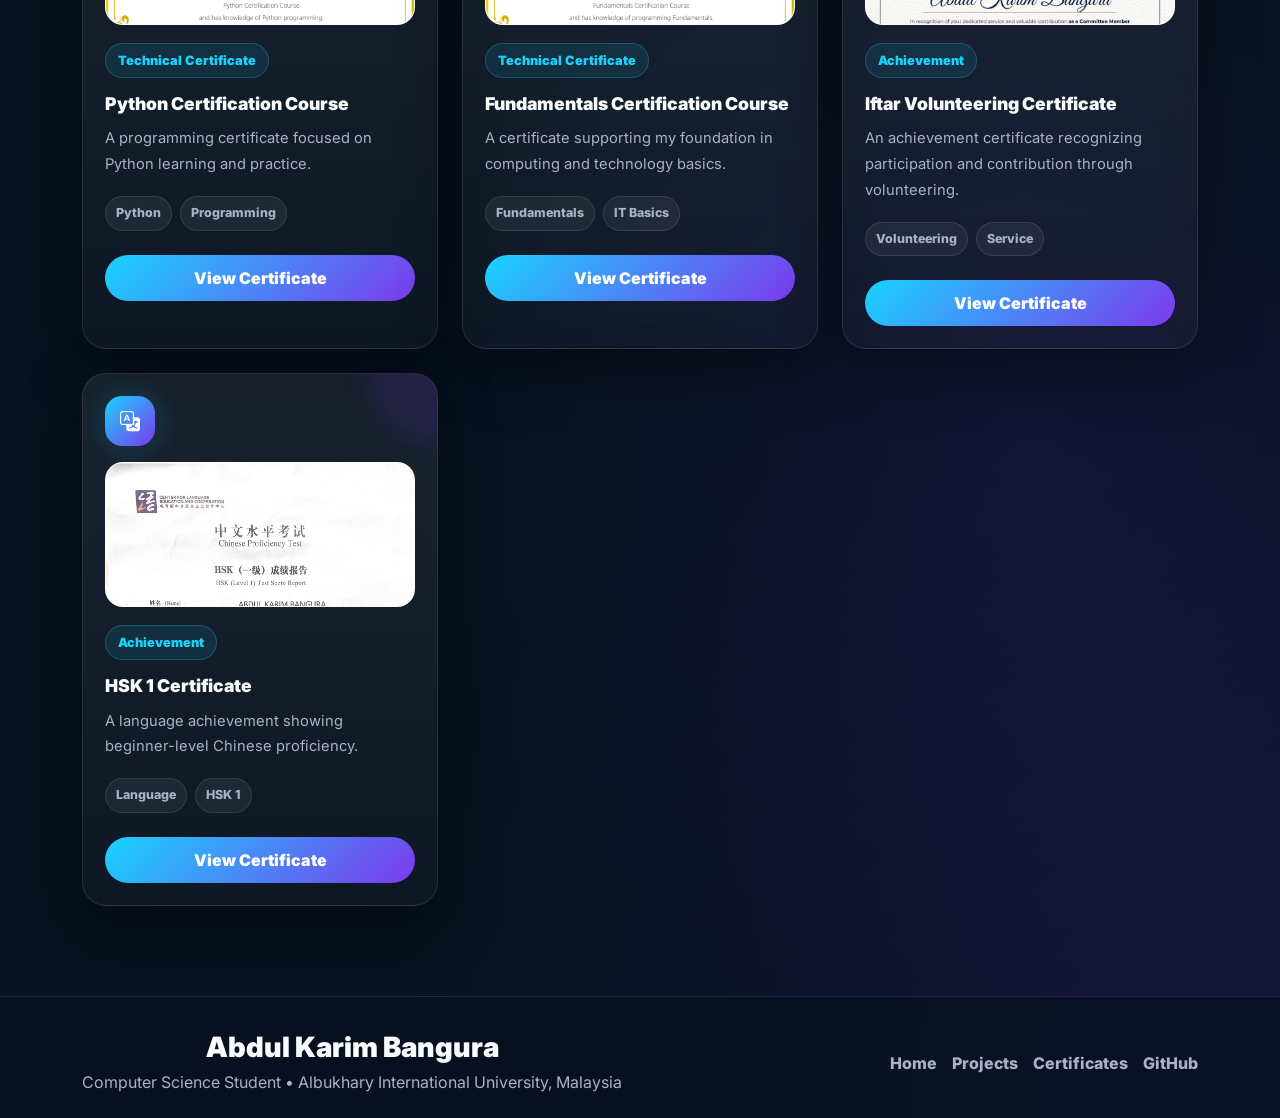
==== commit 3bb1d181: "fix image paths for certificates in HTML files" ====
--- a/certificates.html
+++ b/certificates.html
@@ -60,7 +60,7 @@
 <div class="col-lg-4 col-md-6 certificate-item reveal" data-cert-category="technical">
 <div class="certificate-card">
 <div class="certificate-icon"><i class="bi bi-filetype-py"></i></div>
-<div class="certificate-thumb"><img alt="Introduction to Python preview" src="images/certificates/intro-python.png"/></div>
+<div class="certificate-thumb"><img alt="Introduction to Python preview" src="images/Certificates/intro-python.png"/></div>
 <span class="certificate-type">Technical Certificate</span>
 <h3>introduction to Python</h3>
 <p>A certificate showing my foundation in Python programming concepts.</p>
@@ -72,7 +72,7 @@
 <div class="col-lg-4 col-md-6 certificate-item reveal" data-cert-category="technical">
 <div class="certificate-card">
 <div class="certificate-icon"><i class="bi bi-git"></i></div>
-<div class="certificate-thumb"><img alt="intermediate Git preview" src="images/certificates/intermediate-git.png"/></div>
+<div class="certificate-thumb"><img alt="intermediate Git preview" src="images/Certificates/intermediate-git.png"/></div>
 <span class="certificate-type">Technical Certificate</span>
 <h3>Intermediate Git</h3>
 <p>A certificate showing my progress in Git commands, repositories, and project workflow.</p>
@@ -84,7 +84,7 @@
 <div class="col-lg-4 col-md-6 certificate-item reveal" data-cert-category="technical">
 <div class="certificate-card">
 <div class="certificate-icon"><i class="bi bi-github"></i></div>
-<div class="certificate-thumb"><img alt="Introduction to GitHub Concepts preview" src="images/certificates/github-concepts.png"/></div>
+<div class="certificate-thumb"><img alt="Introduction to GitHub Concepts preview" src="images/Certificates/github-concepts.png"/></div>
 <span class="certificate-type">Technical Certificate</span>
 <h3>Introduction to GitHub Concepts</h3>
 <p>A certificate showing my foundation in GitHub concepts and version control workflow.</p>
@@ -96,7 +96,7 @@
 <div class="col-lg-4 col-md-6 certificate-item reveal" data-cert-category="technical">
 <div class="certificate-card">
 <div class="certificate-icon"><i class="bi bi-code-square"></i></div>
-<div class="certificate-thumb"><img alt="Python Certification Course preview" src="images/certificates/python-course.png"/></div>
+<div class="certificate-thumb"><img alt="Python Certification Course preview" src="images/Certificates/python-course.png"/></div>
 <span class="certificate-type">Technical Certificate</span>
 <h3>Python Certification Course</h3>
 <p>A programming certificate focused on Python learning and practice.</p>
@@ -108,7 +108,7 @@
 <div class="col-lg-4 col-md-6 certificate-item reveal" data-cert-category="technical">
 <div class="certificate-card">
 <div class="certificate-icon"><i class="bi bi-laptop-fill"></i></div>
-<div class="certificate-thumb"><img alt="Fundamentals Certification Course preview" src="images/certificates/fundamentals.png"/></div>
+<div class="certificate-thumb"><img alt="Fundamentals Certification Course preview" src="images/Certificates/fundamentals.png"/></div>
 <span class="certificate-type">Technical Certificate</span>
 <h3>Fundamentals Certification Course</h3>
 <p>A certificate supporting my foundation in computing and technology basics.</p>
@@ -120,7 +120,7 @@
 <div class="col-lg-4 col-md-6 certificate-item reveal" data-cert-category="achievement">
 <div class="certificate-card achievement-card">
 <div class="certificate-icon"><i class="bi bi-people-fill"></i></div>
-<div class="certificate-thumb"><img alt="Iftar Volunteering Certificate preview" src="images/certificates/iftar-volunteering.png"/></div>
+<div class="certificate-thumb"><img alt="Iftar Volunteering Certificate preview" src="images/Certificates/iftar-volunteering.png"/></div>
 <span class="certificate-type">Achievement</span>
 <h3>Iftar Volunteering Certificate</h3>
 <p>An achievement certificate recognizing participation and contribution through volunteering.</p>
@@ -132,7 +132,7 @@
 <div class="col-lg-4 col-md-6 certificate-item reveal" data-cert-category="achievement">
 <div class="certificate-card achievement-card">
 <div class="certificate-icon"><i class="bi bi-translate"></i></div>
-<div class="certificate-thumb"><img alt="HSK 1 Certificate preview" src="images/certificates/hsk1.png"/></div>
+<div class="certificate-thumb"><img alt="HSK 1 Certificate preview" src="images/Certificates/hsk1.png"/></div>
 <span class="certificate-type">Achievement</span>
 <h3>HSK 1 Certificate</h3>
 <p>A language achievement showing beginner-level Chinese proficiency.</p>
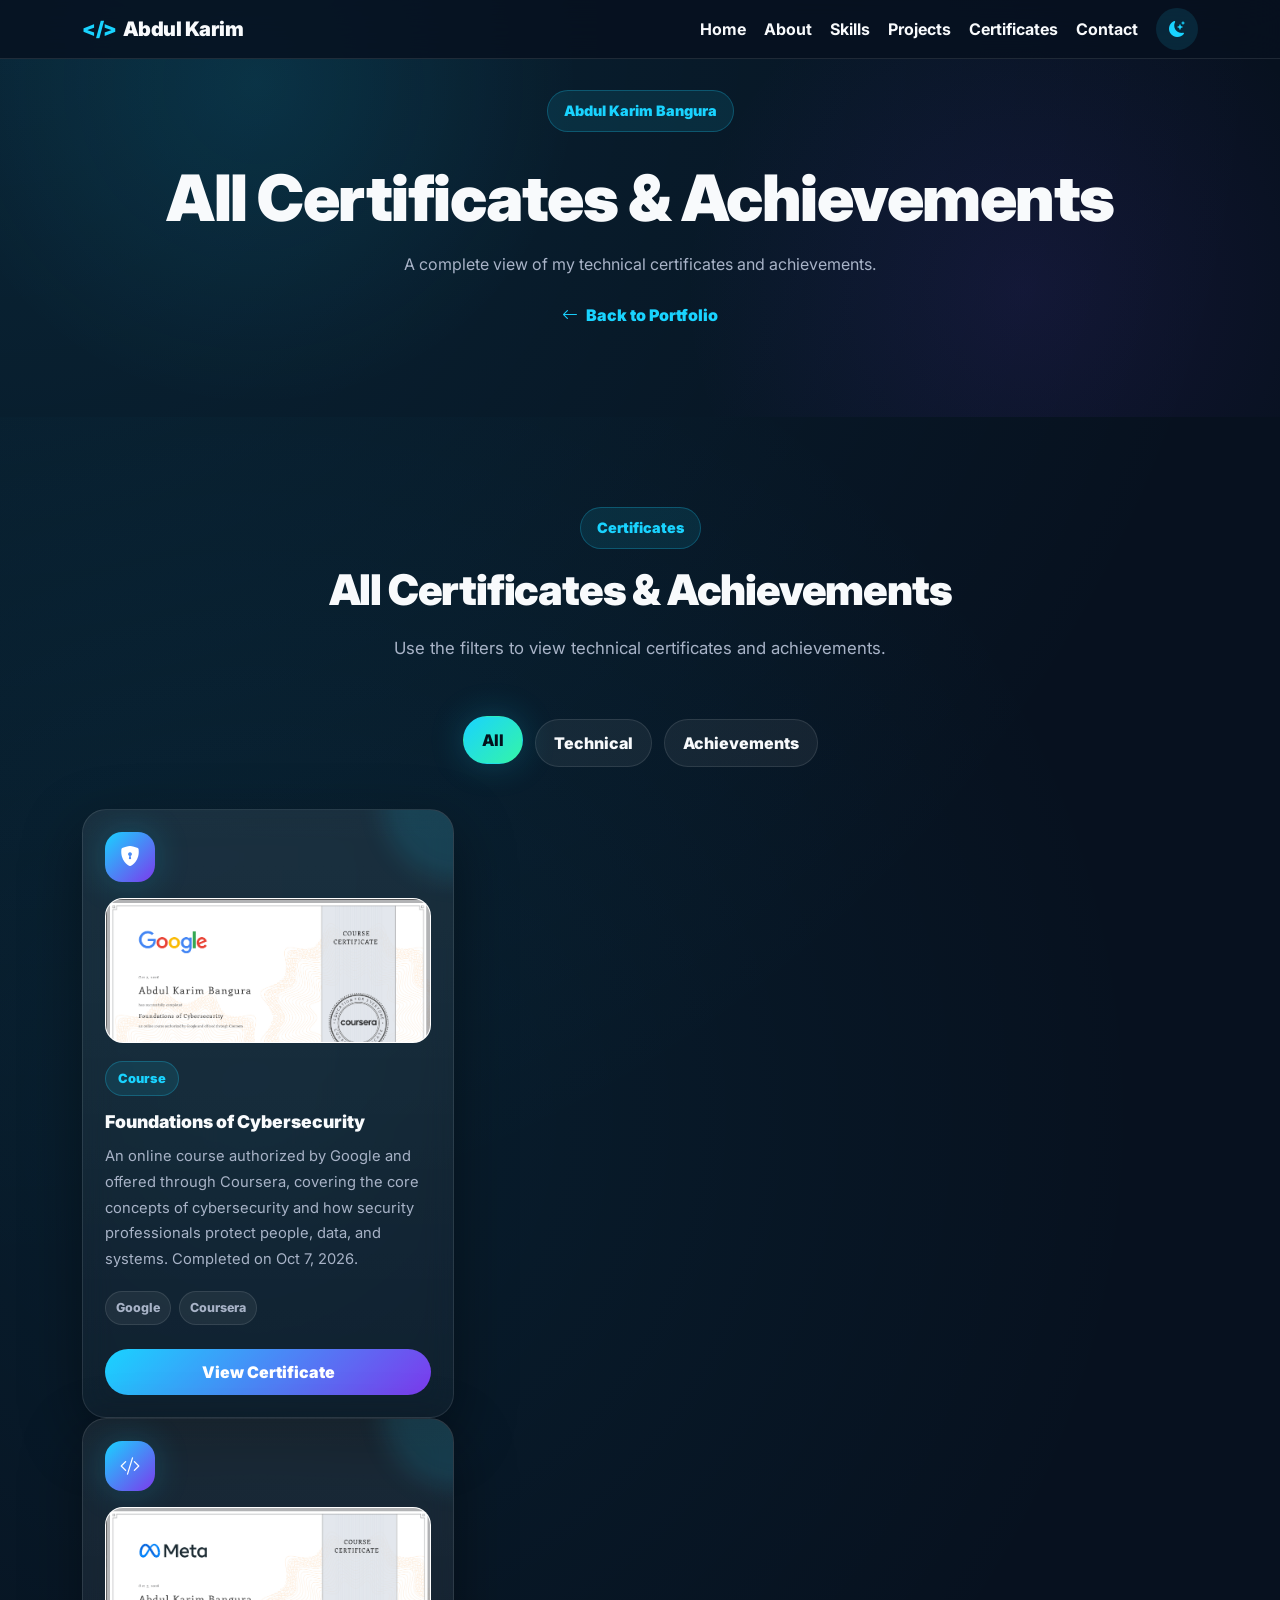
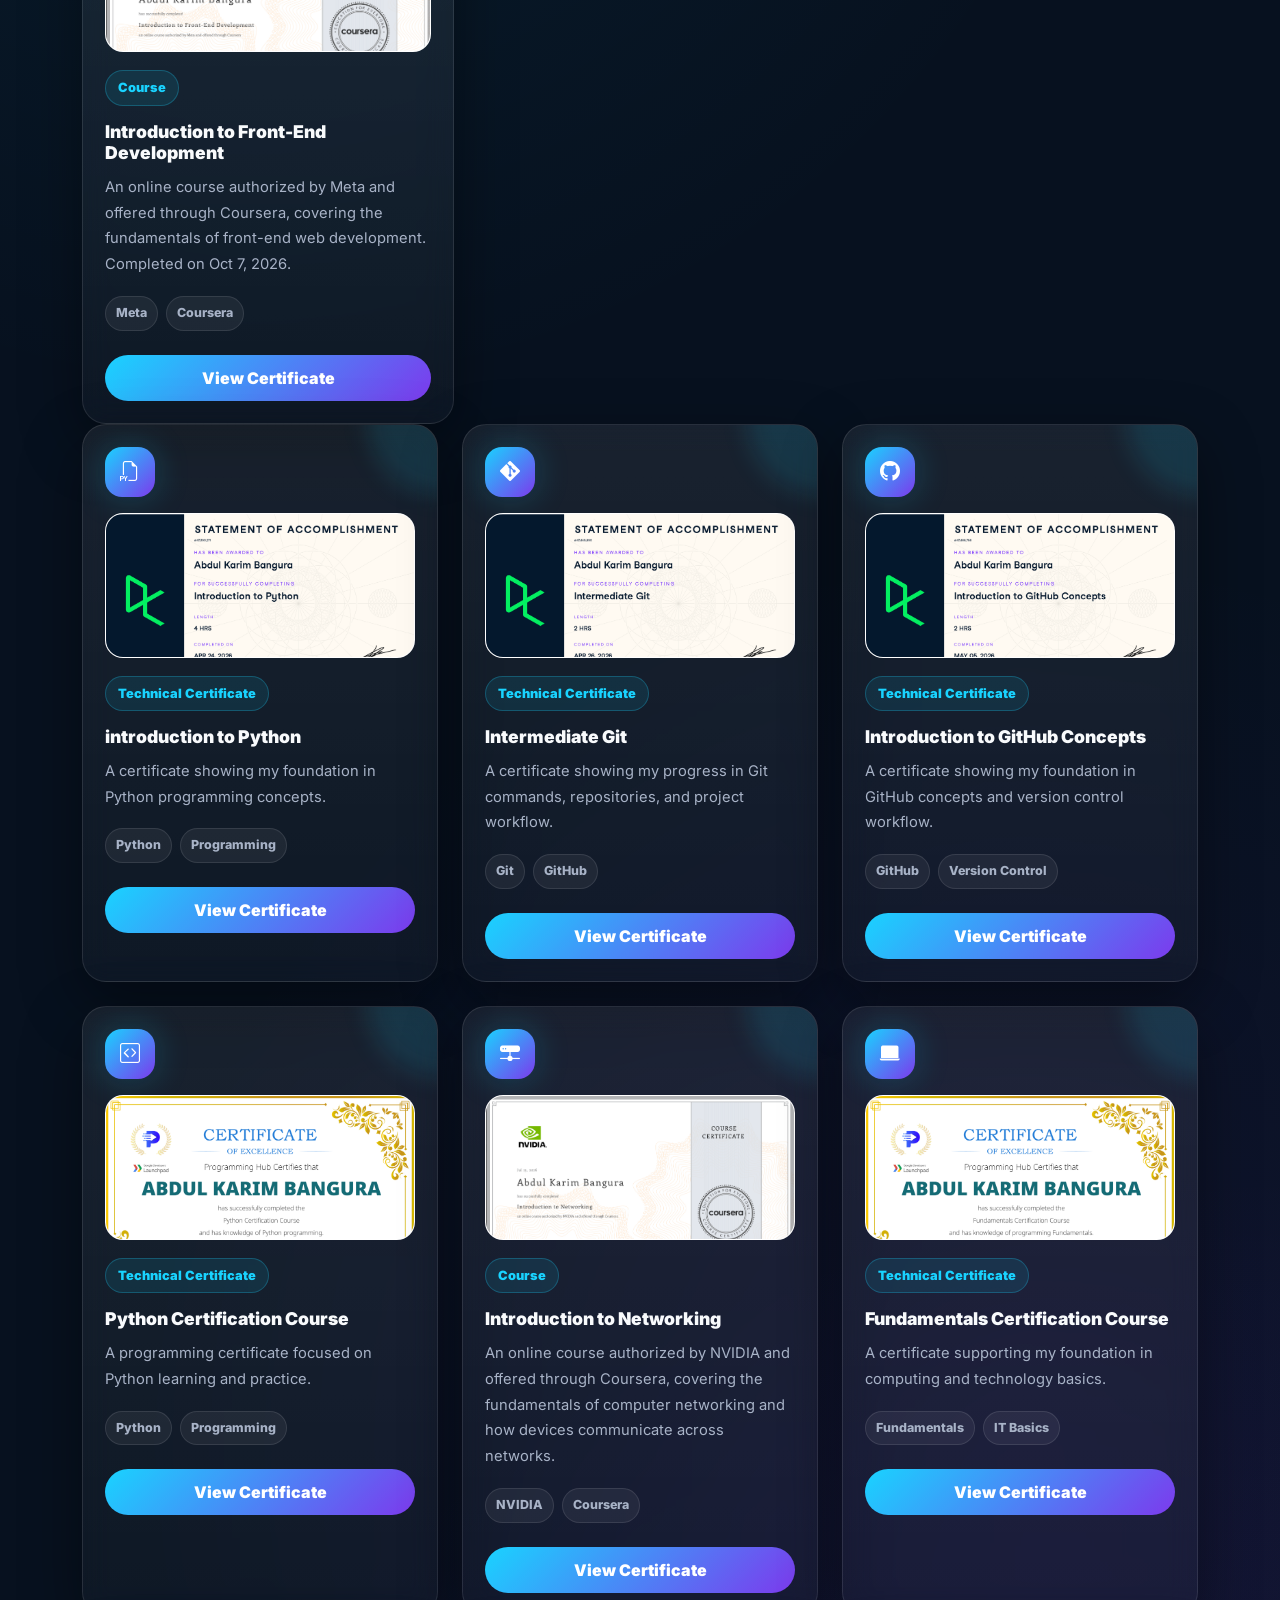
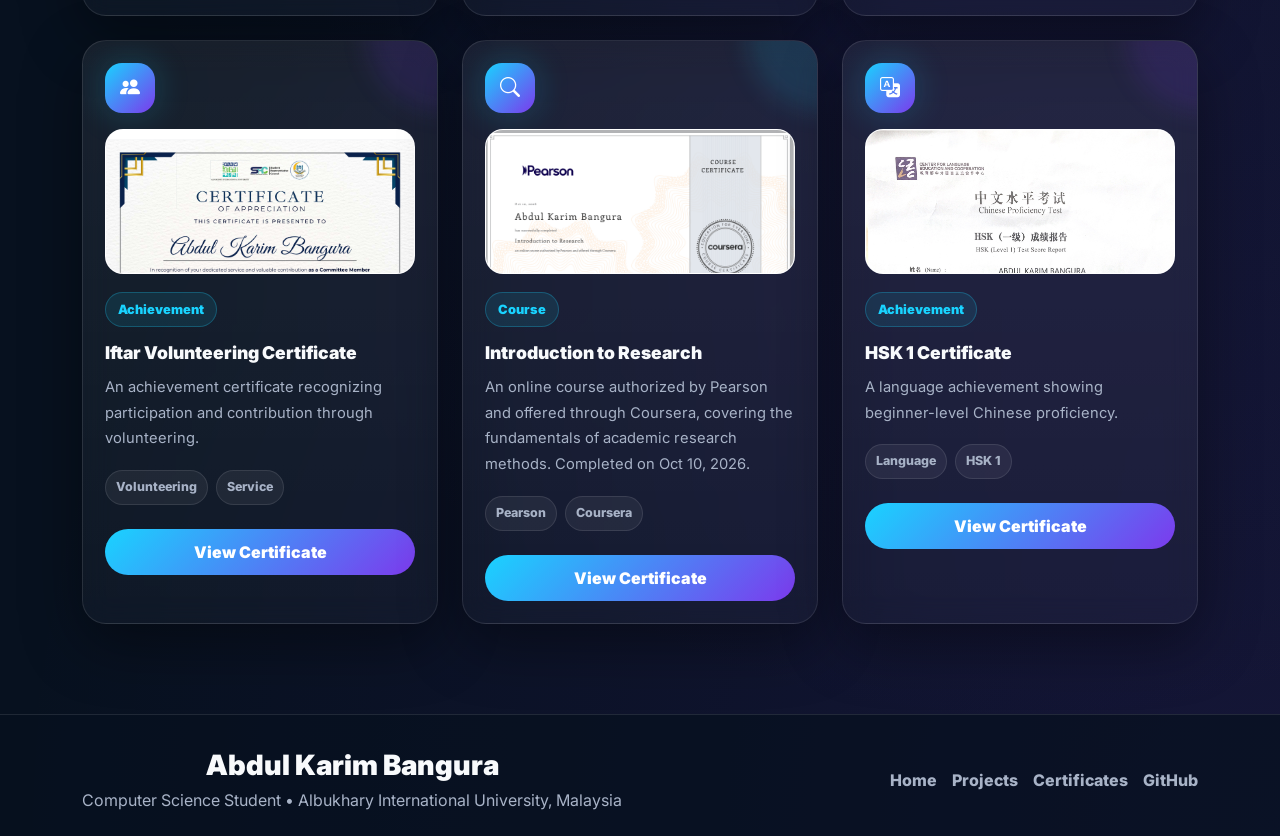
==== commit 1a4dd9eb: "add new certificates and images for cybersecurity, front-end development, networking, and research c" ====
--- a/certificates.html
+++ b/certificates.html
@@ -56,6 +56,30 @@
             </button>
 </div>
 <!-- CERTIFICATE GRID -->
+<div class="col-lg-4 col-md-6 certificate-item reveal" data-cert-category="course">
+  <div class="certificate-card course-card">
+    <div class="certificate-icon"><i class="bi bi-shield-lock-fill"></i></div>
+    <div class="certificate-thumb"><img alt="Foundations of Cybersecurity certificate preview" src="images/Certificates/foundations-of-cybersecurity.png"/></div>
+    <span class="certificate-type">Course</span>
+    <h3>Foundations of Cybersecurity</h3>
+    <p>An online course authorized by Google and offered through Coursera, covering the core concepts of cybersecurity and how security professionals protect people, data, and systems. Completed on Oct 7, 2026.</p>
+    <div class="certificate-meta"><span>Google</span><span>Coursera</span></div>
+    <button class="certificate-view-btn" data-cert="foundations-of-cybersecurity" type="button">View Certificate</button>
+  </div>
+</div>
+
+<div class="col-lg-4 col-md-6 certificate-item reveal" data-cert-category="course">
+  <div class="certificate-card course-card">
+    <div class="certificate-icon"><i class="bi bi-code-slash"></i></div>
+    <div class="certificate-thumb"><img alt="Introduction to Front-End Development certificate preview" src="images/Certificates/intro-front-end-development.png"/></div>
+    <span class="certificate-type">Course</span>
+    <h3>Introduction to Front-End Development</h3>
+    <p>An online course authorized by Meta and offered through Coursera, covering the fundamentals of front-end web development. Completed on Oct 7, 2026.</p>
+    <div class="certificate-meta"><span>Meta</span><span>Coursera</span></div>
+    <button class="certificate-view-btn" data-cert="intro-front-end-development" type="button">View Certificate</button>
+  </div>
+</div>
+
 <div class="row g-4 certificate-grid">
 <div class="col-lg-4 col-md-6 certificate-item reveal" data-cert-category="technical">
 <div class="certificate-card">
@@ -103,6 +127,18 @@
 <div class="certificate-meta"><span>Python</span><span>Programming</span></div>
 <button class="certificate-view-btn" data-cert="python-course" type="button">View Certificate</button>
 </div>
+</div>
+
+<div class="col-lg-4 col-md-6 certificate-item reveal" data-cert-category="course">
+  <div class="certificate-card course-card">
+    <div class="certificate-icon"><i class="bi bi-hdd-network-fill"></i></div>
+    <div class="certificate-thumb"><img alt="Introduction to Networking certificate preview" src="images/Certificates/introduction-to-networking.png"/></div>
+    <span class="certificate-type">Course</span>
+    <h3>Introduction to Networking</h3>
+    <p>An online course authorized by NVIDIA and offered through Coursera, covering the fundamentals of computer networking and how devices communicate across networks.</p>
+    <div class="certificate-meta"><span>NVIDIA</span><span>Coursera</span></div>
+    <button class="certificate-view-btn" data-cert="introduction-to-networking" type="button">View Certificate</button>
+  </div>
 </div>
 
 <div class="col-lg-4 col-md-6 certificate-item reveal" data-cert-category="technical">
@@ -127,6 +163,20 @@
 <div class="certificate-meta"><span>Volunteering</span><span>Service</span></div>
 <button class="certificate-view-btn" data-cert="iftar-volunteering" type="button">View Certificate</button>
 </div>
+</div>
+
+
+
+<div class="col-lg-4 col-md-6 certificate-item reveal" data-cert-category="course">
+  <div class="certificate-card course-card">
+    <div class="certificate-icon"><i class="bi bi-search"></i></div>
+    <div class="certificate-thumb"><img alt="Introduction to Research certificate preview" src="images/Certificates/introduction-to-research.png"/></div>
+    <span class="certificate-type">Course</span>
+    <h3>Introduction to Research</h3>
+    <p>An online course authorized by Pearson and offered through Coursera, covering the fundamentals of academic research methods. Completed on Oct 10, 2026.</p>
+    <div class="certificate-meta"><span>Pearson</span><span>Coursera</span></div>
+    <button class="certificate-view-btn" data-cert="introduction-to-research" type="button">View Certificate</button>
+  </div>
 </div>
 
 <div class="col-lg-4 col-md-6 certificate-item reveal" data-cert-category="achievement">
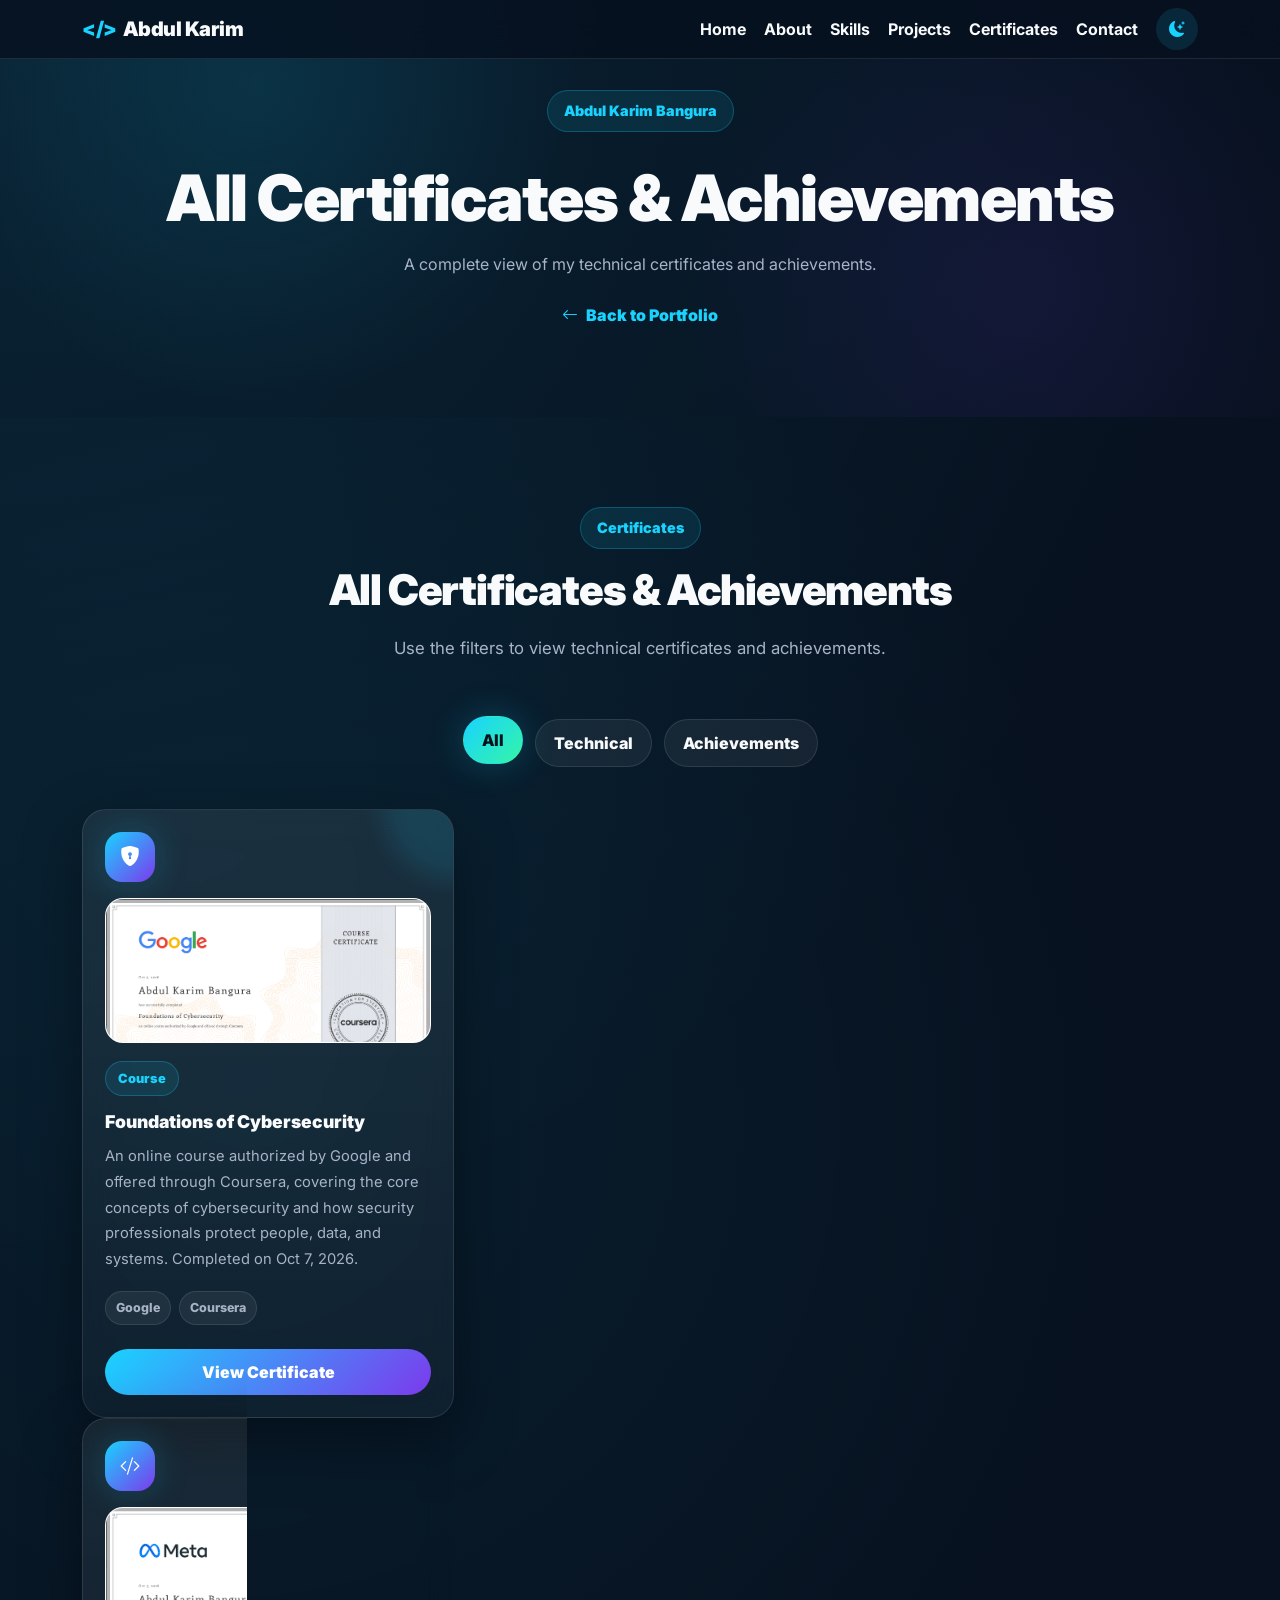
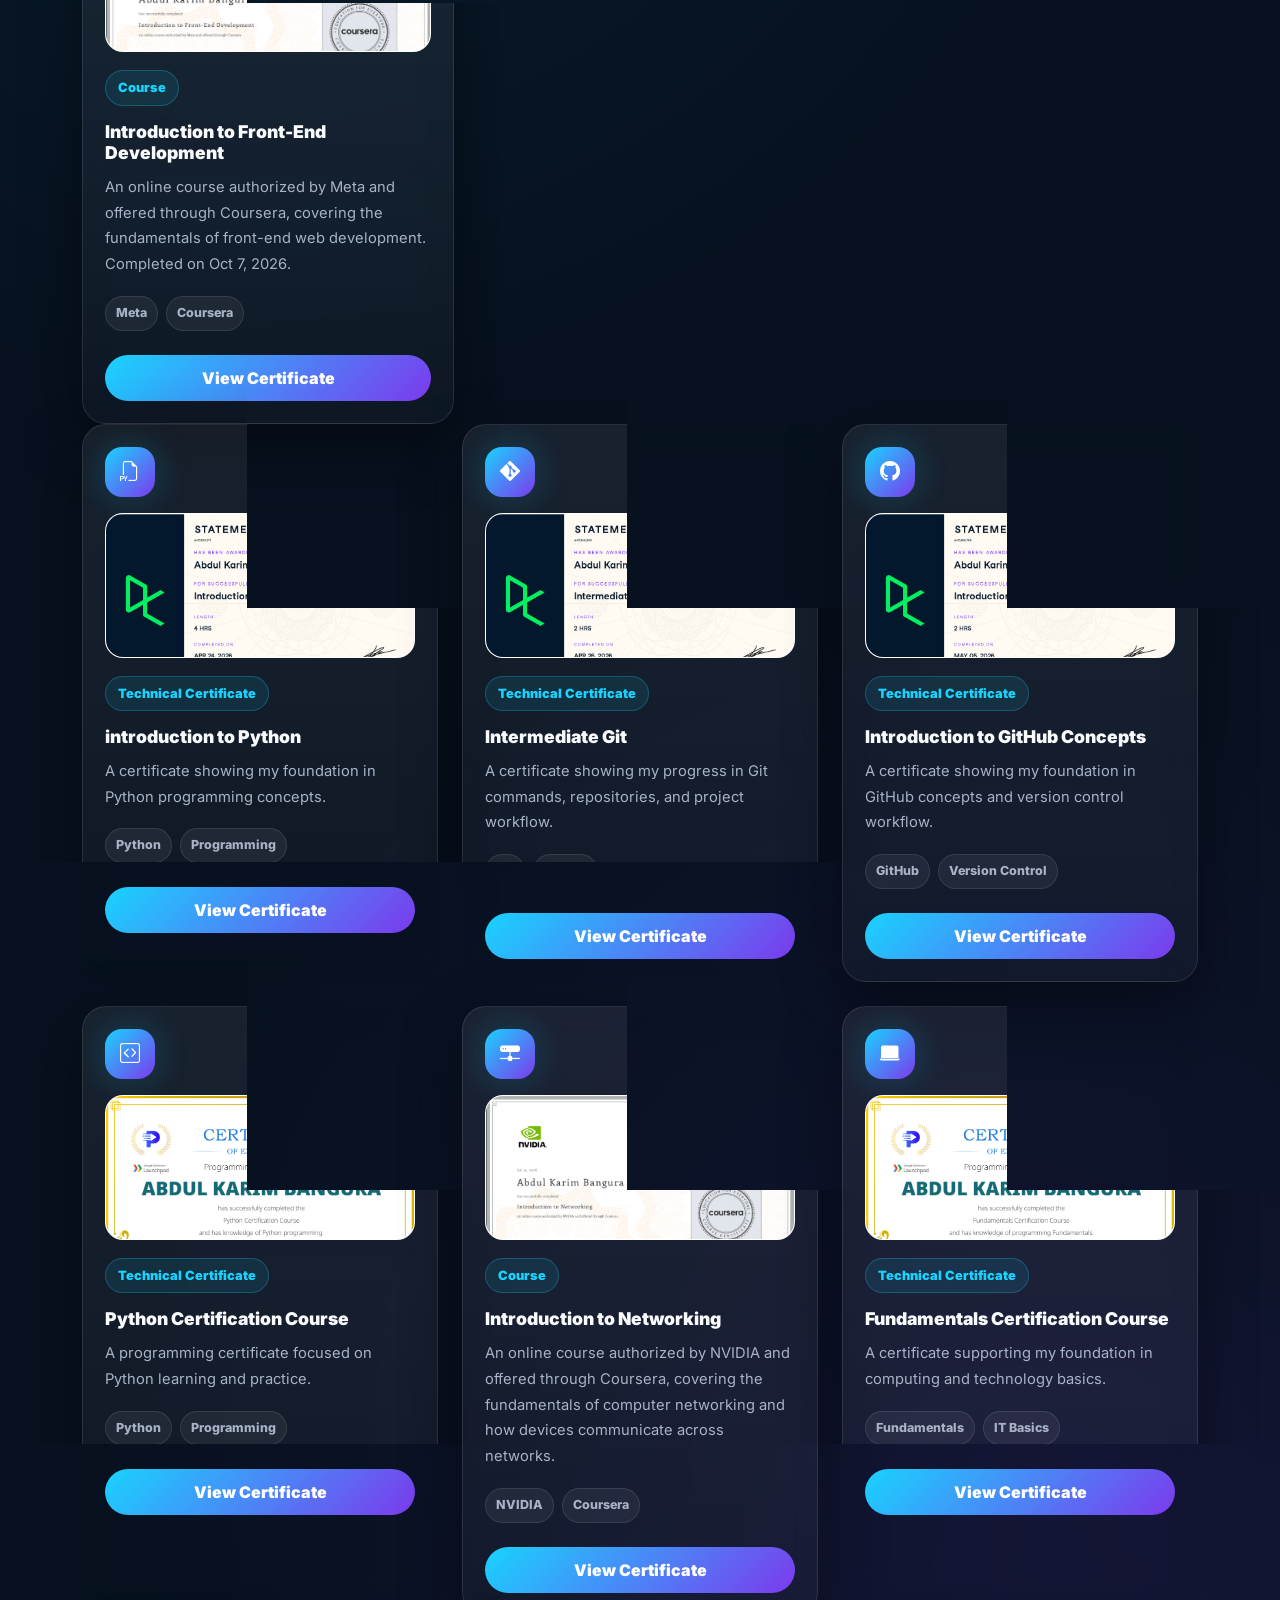
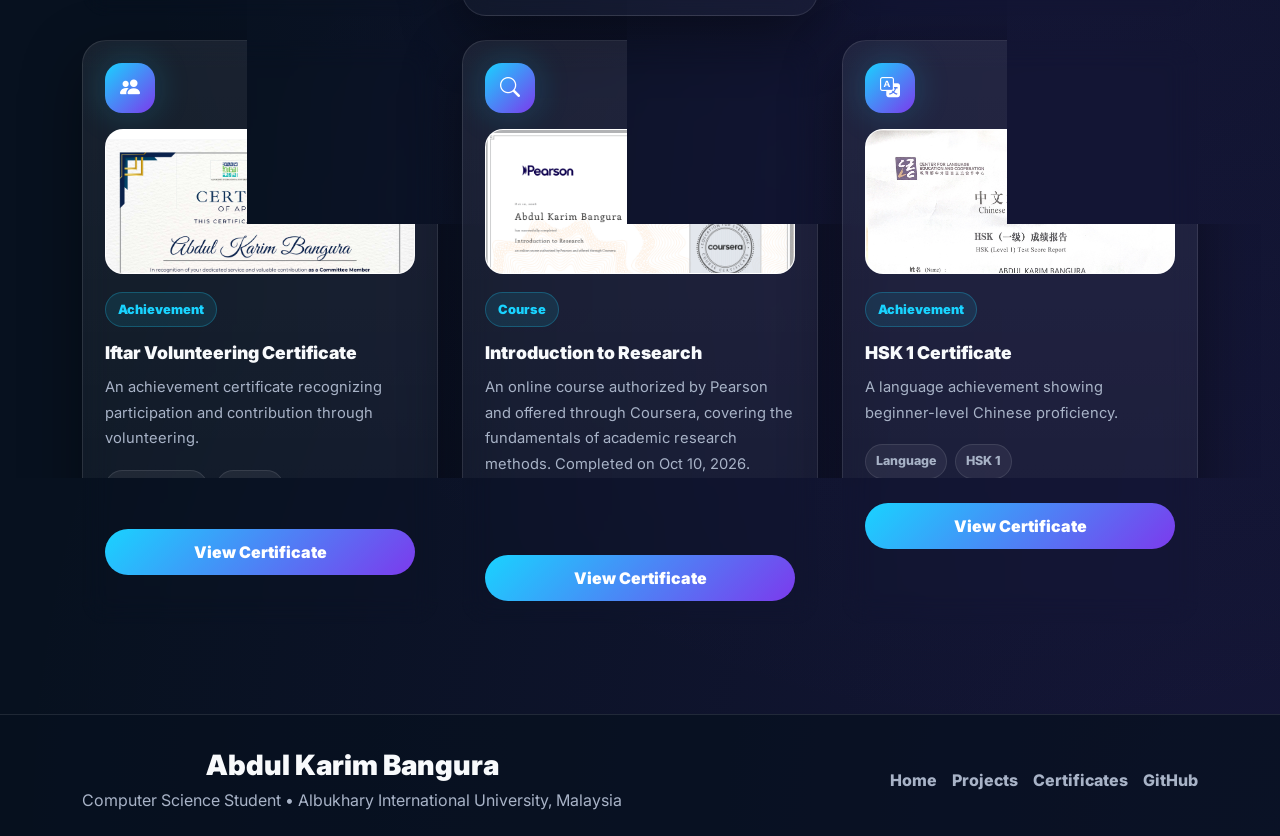
==== commit 6513e0f2: "remove unnecessary blank lines in certificates.html" ====
--- a/certificates.html
+++ b/certificates.html
@@ -165,8 +165,6 @@
 </div>
 </div>
 
-
-
 <div class="col-lg-4 col-md-6 certificate-item reveal" data-cert-category="course">
   <div class="certificate-card course-card">
     <div class="certificate-icon"><i class="bi bi-search"></i></div>
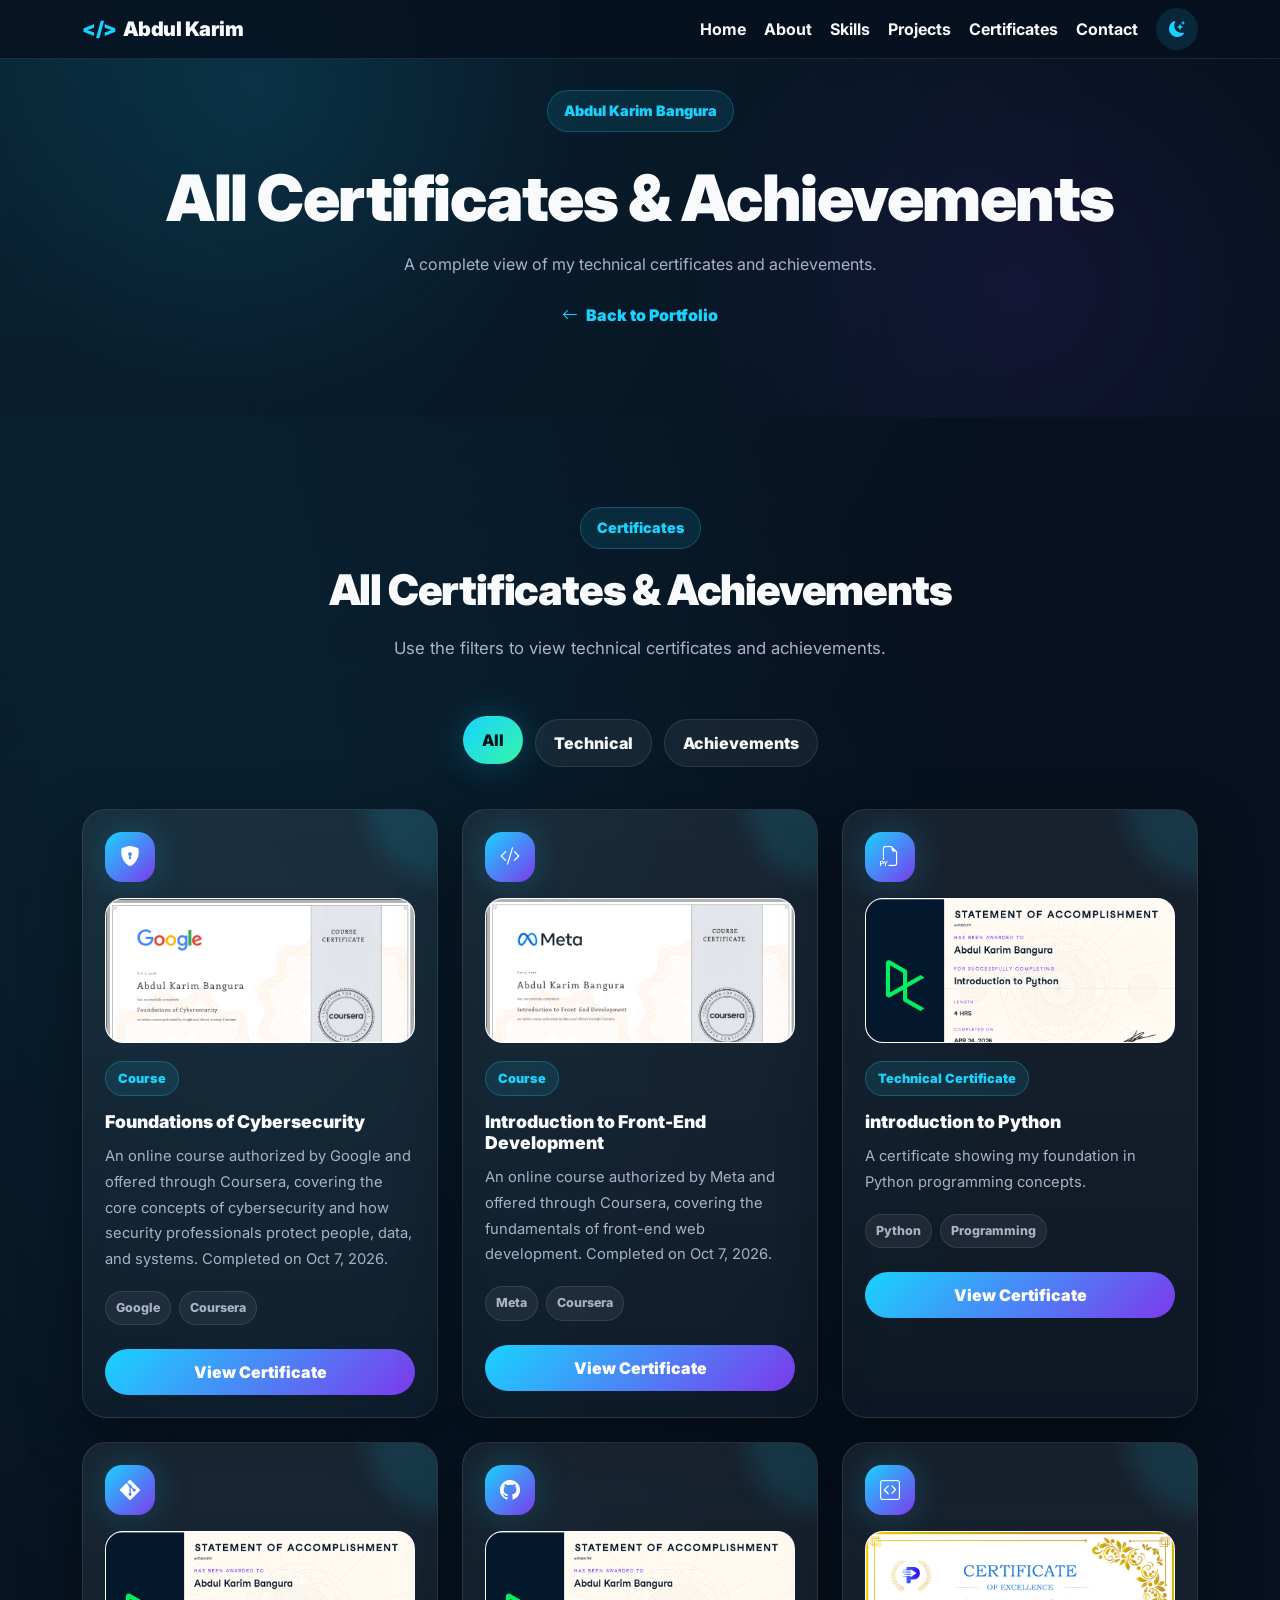
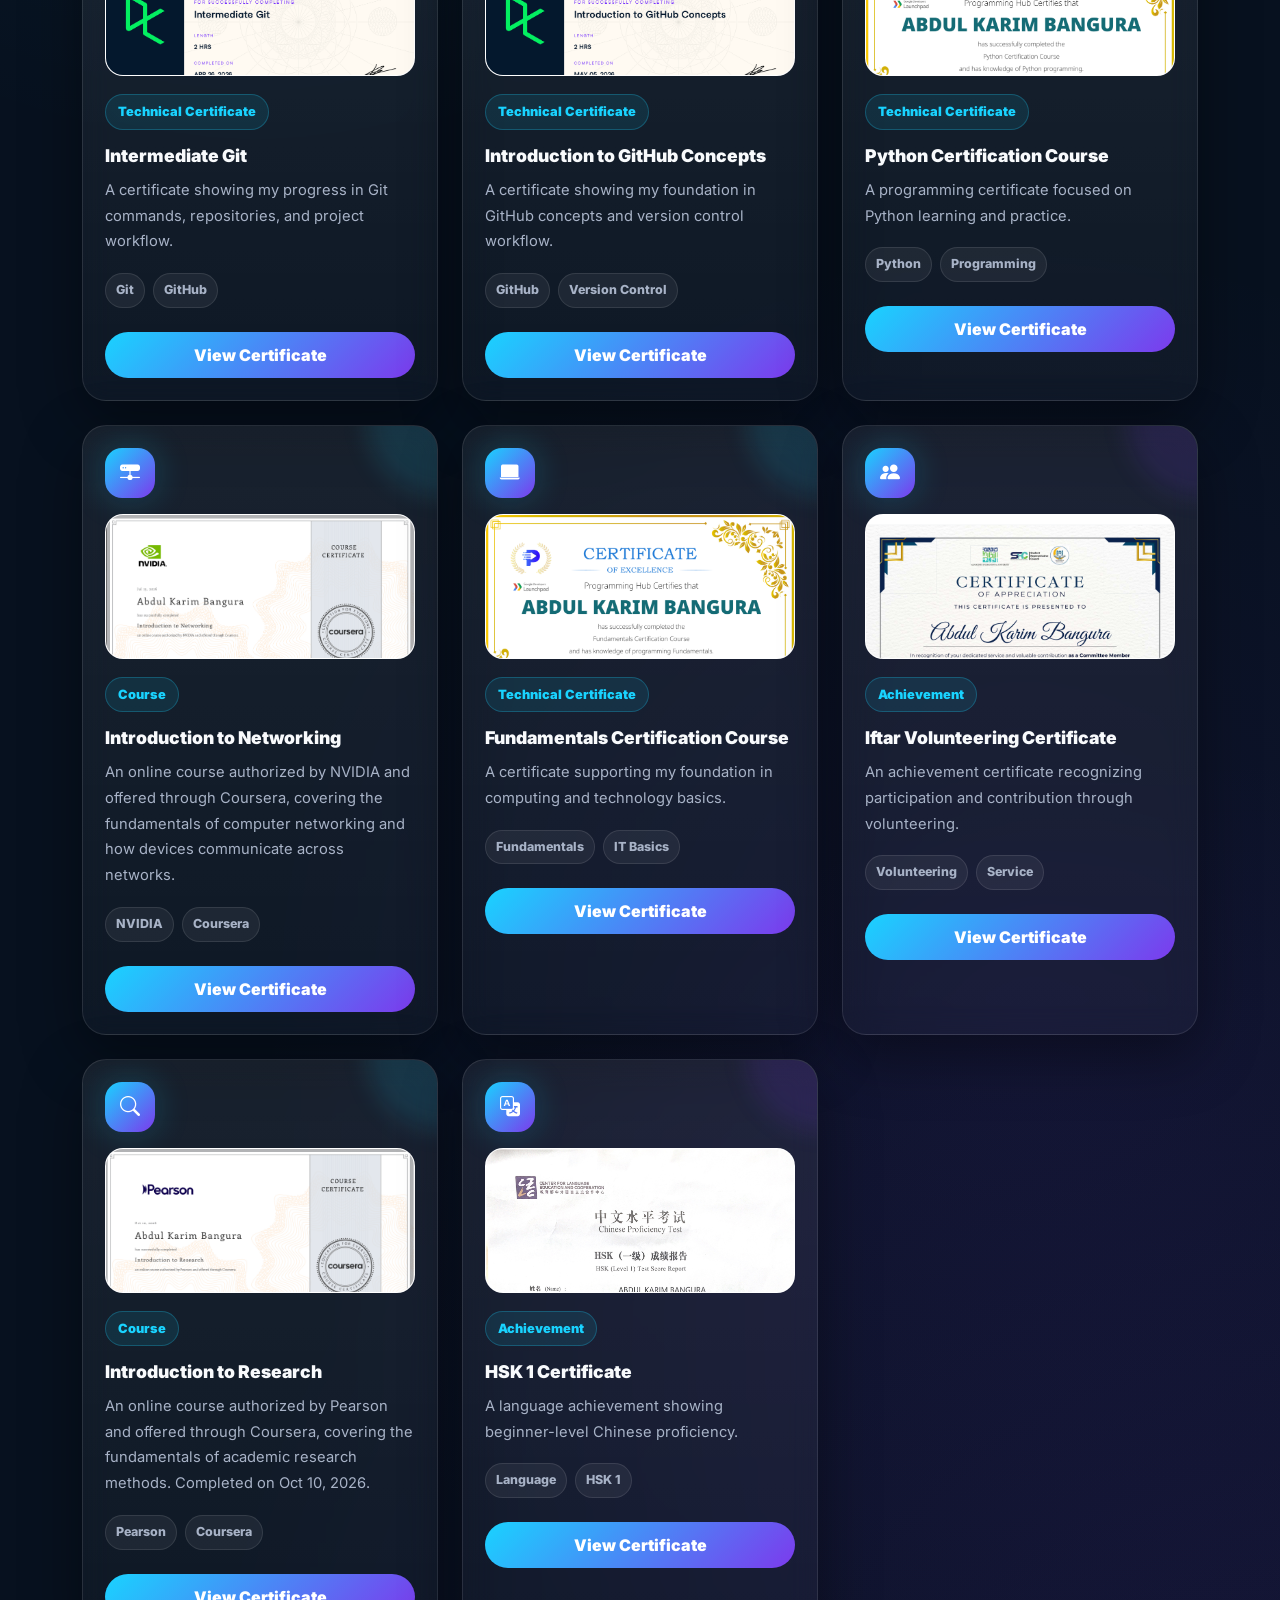
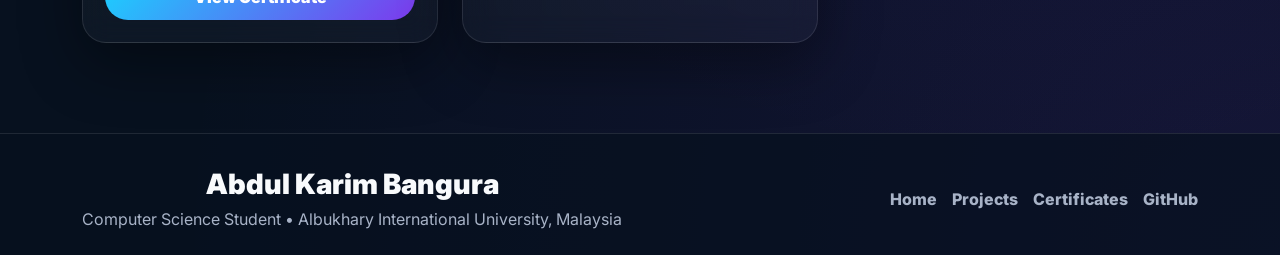
==== commit f2983018: "add certificate grid layout to improve organization of certificates" ====
--- a/certificates.html
+++ b/certificates.html
@@ -56,6 +56,7 @@
             </button>
 </div>
 <!-- CERTIFICATE GRID -->
+<div class="row g-4 certificate-grid">
 <div class="col-lg-4 col-md-6 certificate-item reveal" data-cert-category="course">
   <div class="certificate-card course-card">
     <div class="certificate-icon"><i class="bi bi-shield-lock-fill"></i></div>
@@ -80,7 +81,7 @@
   </div>
 </div>
 
-<div class="row g-4 certificate-grid">
+
 <div class="col-lg-4 col-md-6 certificate-item reveal" data-cert-category="technical">
 <div class="certificate-card">
 <div class="certificate-icon"><i class="bi bi-filetype-py"></i></div>
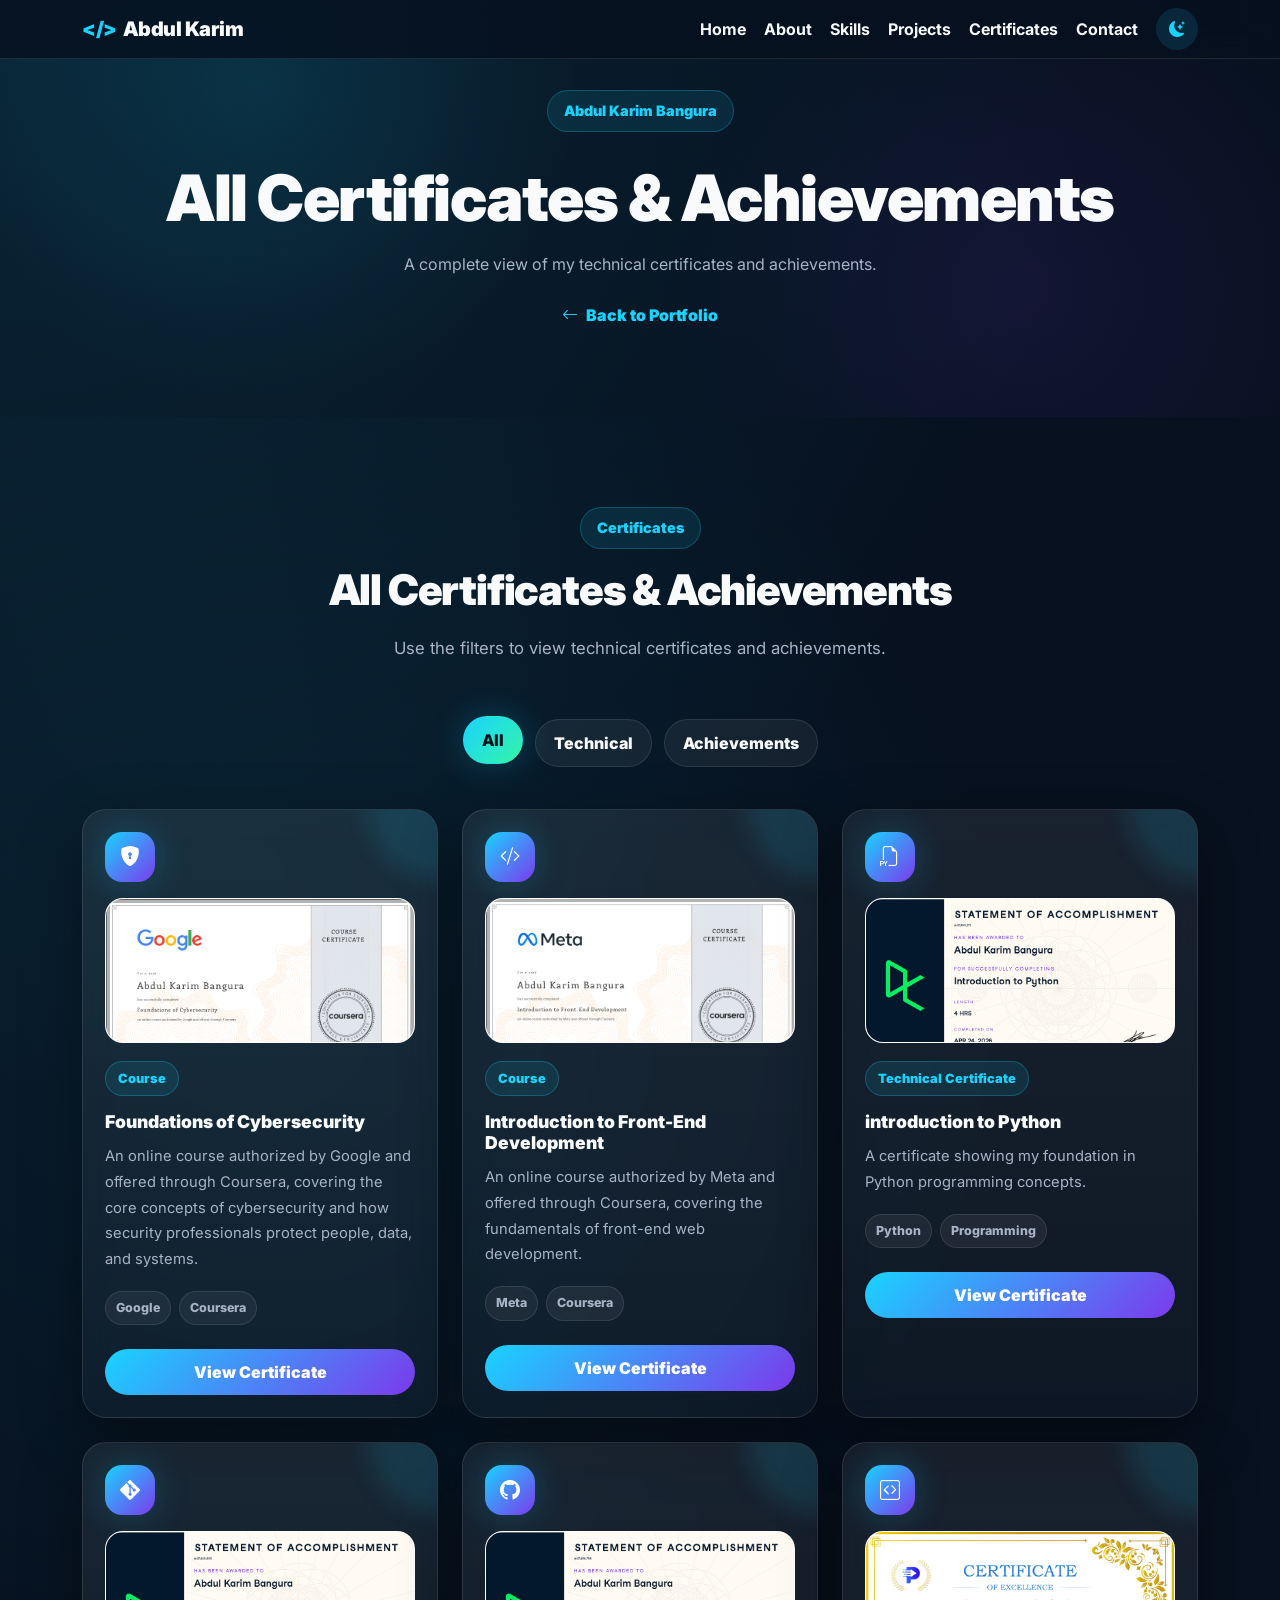
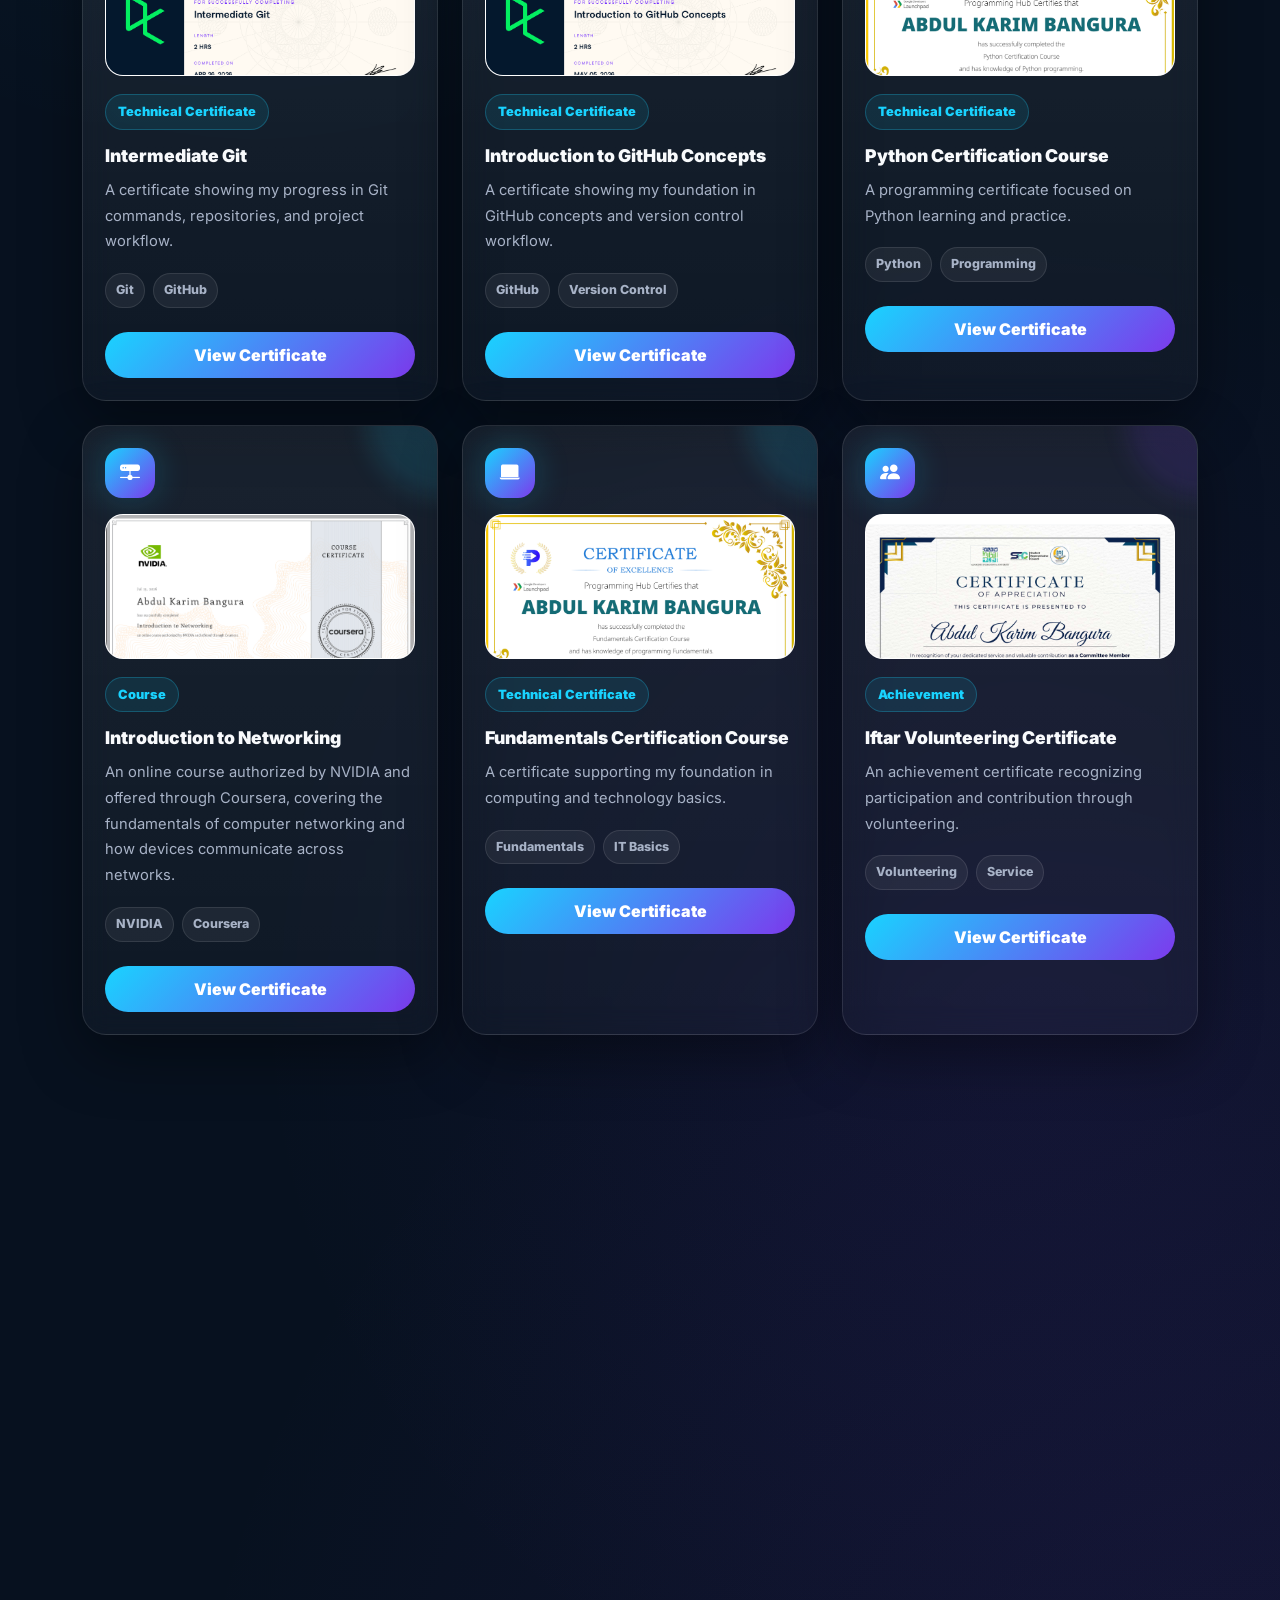
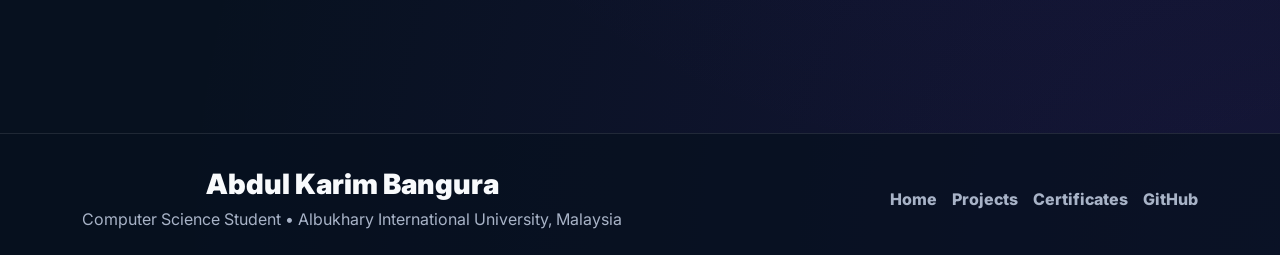
==== commit e44d5b7e: "refactor certificate descriptions" ====
--- a/certificates.html
+++ b/certificates.html
@@ -63,7 +63,7 @@
     <div class="certificate-thumb"><img alt="Foundations of Cybersecurity certificate preview" src="images/Certificates/foundations-of-cybersecurity.png"/></div>
     <span class="certificate-type">Course</span>
     <h3>Foundations of Cybersecurity</h3>
-    <p>An online course authorized by Google and offered through Coursera, covering the core concepts of cybersecurity and how security professionals protect people, data, and systems. Completed on Oct 7, 2026.</p>
+    <p>An online course authorized by Google and offered through Coursera, covering the core concepts of cybersecurity and how security professionals protect people, data, and systems.</p>
     <div class="certificate-meta"><span>Google</span><span>Coursera</span></div>
     <button class="certificate-view-btn" data-cert="foundations-of-cybersecurity" type="button">View Certificate</button>
   </div>
@@ -75,7 +75,7 @@
     <div class="certificate-thumb"><img alt="Introduction to Front-End Development certificate preview" src="images/Certificates/intro-front-end-development.png"/></div>
     <span class="certificate-type">Course</span>
     <h3>Introduction to Front-End Development</h3>
-    <p>An online course authorized by Meta and offered through Coursera, covering the fundamentals of front-end web development. Completed on Oct 7, 2026.</p>
+    <p>An online course authorized by Meta and offered through Coursera, covering the fundamentals of front-end web development.</p>
     <div class="certificate-meta"><span>Meta</span><span>Coursera</span></div>
     <button class="certificate-view-btn" data-cert="intro-front-end-development" type="button">View Certificate</button>
   </div>
@@ -172,7 +172,7 @@
     <div class="certificate-thumb"><img alt="Introduction to Research certificate preview" src="images/Certificates/introduction-to-research.png"/></div>
     <span class="certificate-type">Course</span>
     <h3>Introduction to Research</h3>
-    <p>An online course authorized by Pearson and offered through Coursera, covering the fundamentals of academic research methods. Completed on Oct 10, 2026.</p>
+    <p>An online course authorized by Pearson and offered through Coursera, covering the fundamentals of academic research methods.</p>
     <div class="certificate-meta"><span>Pearson</span><span>Coursera</span></div>
     <button class="certificate-view-btn" data-cert="introduction-to-research" type="button">View Certificate</button>
   </div>
